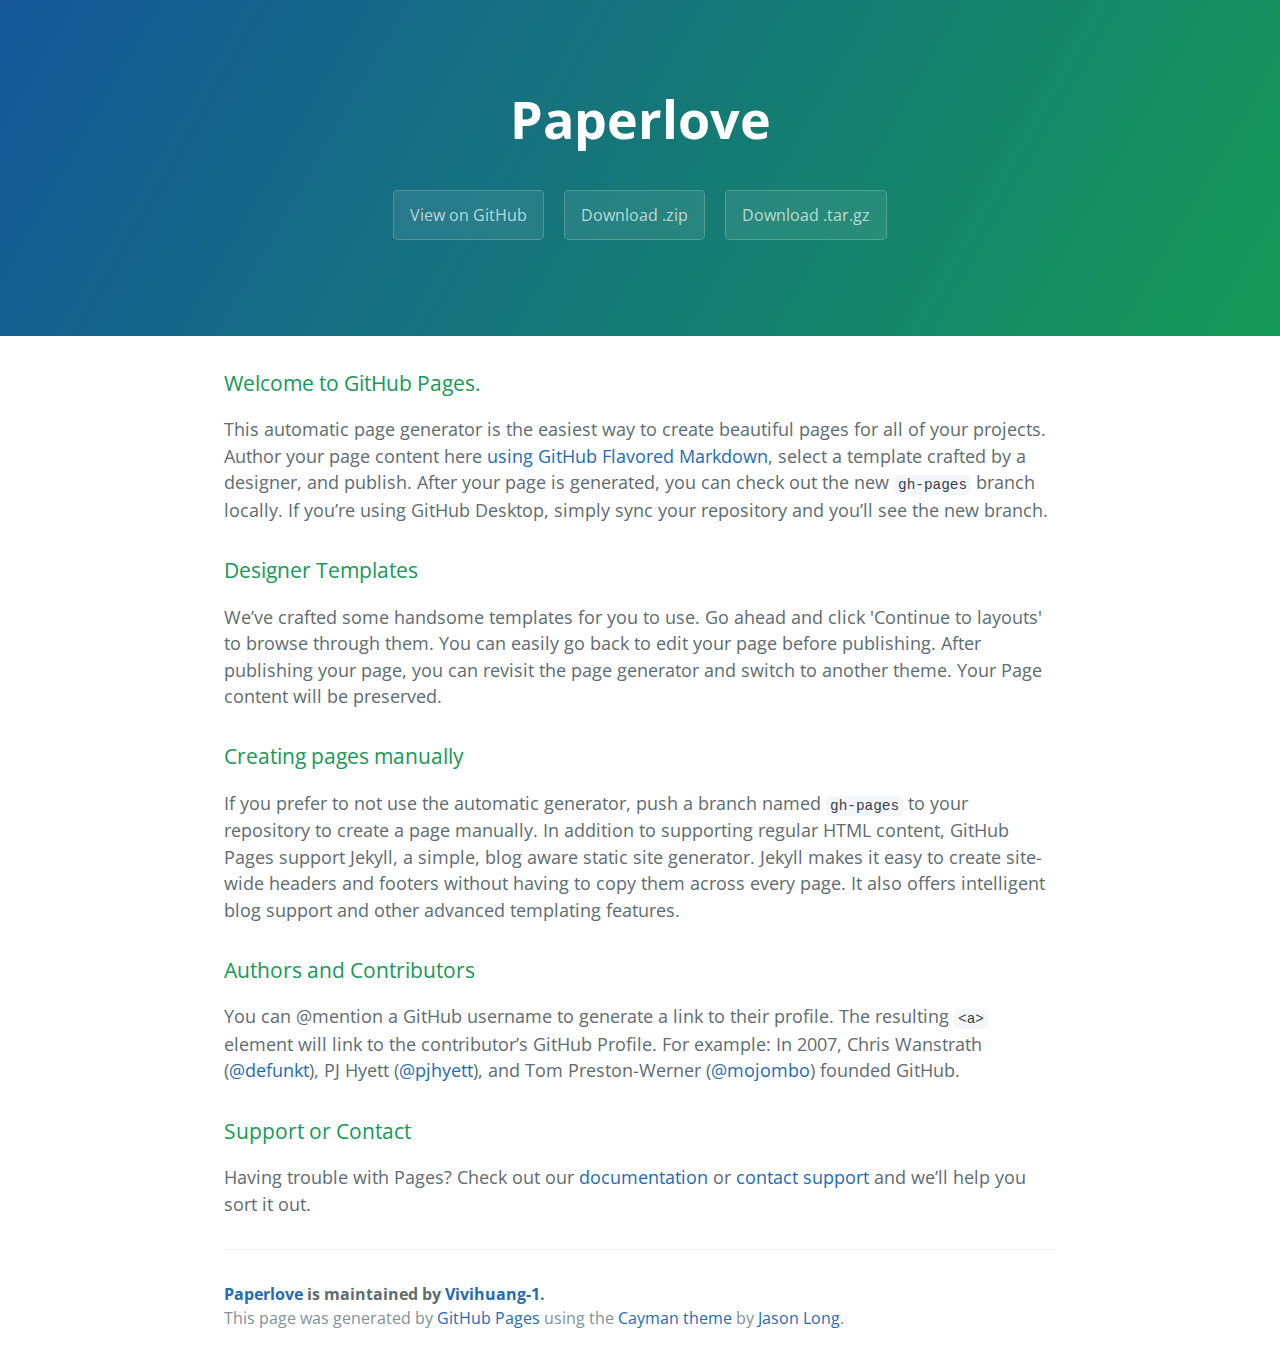
==== index.html @ 45bfbb1e "Create gh-pages branch via GitHub" ====
<!DOCTYPE html>
<html lang="en-us">
  <head>
    <meta charset="UTF-8">
    <title>Paperlove by Vivihuang-1</title>
    <meta name="viewport" content="width=device-width, initial-scale=1">
    <link rel="stylesheet" type="text/css" href="stylesheets/normalize.css" media="screen">
    <link href='https://fonts.googleapis.com/css?family=Open+Sans:400,700' rel='stylesheet' type='text/css'>
    <link rel="stylesheet" type="text/css" href="stylesheets/stylesheet.css" media="screen">
    <link rel="stylesheet" type="text/css" href="stylesheets/github-light.css" media="screen">
  </head>
  <body>
    <section class="page-header">
      <h1 class="project-name">Paperlove</h1>
      <h2 class="project-tagline"></h2>
      <a href="https://github.com/Vivihuang-1/paperlove" class="btn">View on GitHub</a>
      <a href="https://github.com/Vivihuang-1/paperlove/zipball/master" class="btn">Download .zip</a>
      <a href="https://github.com/Vivihuang-1/paperlove/tarball/master" class="btn">Download .tar.gz</a>
    </section>

    <section class="main-content">
      <h3>
<a id="welcome-to-github-pages" class="anchor" href="#welcome-to-github-pages" aria-hidden="true"><span aria-hidden="true" class="octicon octicon-link"></span></a>Welcome to GitHub Pages.</h3>
<p>This automatic page generator is the easiest way to create beautiful pages for all of your projects. Author your page content here <a href="https://guides.github.com/features/mastering-markdown/">using GitHub Flavored Markdown</a>, select a template crafted by a designer, and publish. After your page is generated, you can check out the new <code>gh-pages</code> branch locally. If you’re using GitHub Desktop, simply sync your repository and you’ll see the new branch.</p>
<h3>
<a id="designer-templates" class="anchor" href="#designer-templates" aria-hidden="true"><span aria-hidden="true" class="octicon octicon-link"></span></a>Designer Templates</h3>
<p>We’ve crafted some handsome templates for you to use. Go ahead and click 'Continue to layouts' to browse through them. You can easily go back to edit your page before publishing. After publishing your page, you can revisit the page generator and switch to another theme. Your Page content will be preserved.</p>
<h3>
<a id="creating-pages-manually" class="anchor" href="#creating-pages-manually" aria-hidden="true"><span aria-hidden="true" class="octicon octicon-link"></span></a>Creating pages manually</h3>
<p>If you prefer to not use the automatic generator, push a branch named <code>gh-pages</code> to your repository to create a page manually. In addition to supporting regular HTML content, GitHub Pages support Jekyll, a simple, blog aware static site generator. Jekyll makes it easy to create site-wide headers and footers without having to copy them across every page. It also offers intelligent blog support and other advanced templating features.</p>
<h3>
<a id="authors-and-contributors" class="anchor" href="#authors-and-contributors" aria-hidden="true"><span aria-hidden="true" class="octicon octicon-link"></span></a>Authors and Contributors</h3>
<p>You can @mention a GitHub username to generate a link to their profile. The resulting <code>&lt;a&gt;</code> element will link to the contributor’s GitHub Profile. For example: In 2007, Chris Wanstrath (<a class="user-mention" data-hovercard-type="user" data-hovercard-url="/hovercards?user_id=2" data-octo-click="hovercard-link-click" data-octo-dimensions="link_type:self" href="https://github.com/defunkt">@defunkt</a>), PJ Hyett (<a class="user-mention" data-hovercard-type="user" data-hovercard-url="/hovercards?user_id=3" data-octo-click="hovercard-link-click" data-octo-dimensions="link_type:self" href="https://github.com/pjhyett">@pjhyett</a>), and Tom Preston-Werner (<a class="user-mention" data-hovercard-type="user" data-hovercard-url="/hovercards?user_id=1" data-octo-click="hovercard-link-click" data-octo-dimensions="link_type:self" href="https://github.com/mojombo">@mojombo</a>) founded GitHub.</p>
<h3>
<a id="support-or-contact" class="anchor" href="#support-or-contact" aria-hidden="true"><span aria-hidden="true" class="octicon octicon-link"></span></a>Support or Contact</h3>
<p>Having trouble with Pages? Check out our <a href="https://help.github.com/pages">documentation</a> or <a href="https://github.com/contact">contact support</a> and we’ll help you sort it out.</p>

      <footer class="site-footer">
        <span class="site-footer-owner"><a href="https://github.com/Vivihuang-1/paperlove">Paperlove</a> is maintained by <a href="https://github.com/Vivihuang-1">Vivihuang-1</a>.</span>

        <span class="site-footer-credits">This page was generated by <a href="https://pages.github.com">GitHub Pages</a> using the <a href="https://github.com/jasonlong/cayman-theme">Cayman theme</a> by <a href="https://twitter.com/jasonlong">Jason Long</a>.</span>
      </footer>

    </section>

  
  </body>
</html>
---- stylesheets/stylesheet.css ----
* {
  box-sizing: border-box; }

body {
  padding: 0;
  margin: 0;
  font-family: "Open Sans", "Helvetica Neue", Helvetica, Arial, sans-serif;
  font-size: 16px;
  line-height: 1.5;
  color: #606c71; }

a {
  color: #1e6bb8;
  text-decoration: none; }
  a:hover {
    text-decoration: underline; }

.btn {
  display: inline-block;
  margin-bottom: 1rem;
  color: rgba(255, 255, 255, 0.7);
  background-color: rgba(255, 255, 255, 0.08);
  border-color: rgba(255, 255, 255, 0.2);
  border-style: solid;
  border-width: 1px;
  border-radius: 0.3rem;
  transition: color 0.2s, background-color 0.2s, border-color 0.2s; }
  .btn + .btn {
    margin-left: 1rem; }

.btn:hover {
  color: rgba(255, 255, 255, 0.8);
  text-decoration: none;
  background-color: rgba(255, 255, 255, 0.2);
  border-color: rgba(255, 255, 255, 0.3); }

@media screen and (min-width: 64em) {
  .btn {
    padding: 0.75rem 1rem; } }

@media screen and (min-width: 42em) and (max-width: 64em) {
  .btn {
    padding: 0.6rem 0.9rem;
    font-size: 0.9rem; } }

@media screen and (max-width: 42em) {
  .btn {
    display: block;
    width: 100%;
    padding: 0.75rem;
    font-size: 0.9rem; }
    .btn + .btn {
      margin-top: 1rem;
      margin-left: 0; } }

.page-header {
  color: #fff;
  text-align: center;
  background-color: #159957;
  background-image: linear-gradient(120deg, #155799, #159957); }

@media screen and (min-width: 64em) {
  .page-header {
    padding: 5rem 6rem; } }

@media screen and (min-width: 42em) and (max-width: 64em) {
  .page-header {
    padding: 3rem 4rem; } }

@media screen and (max-width: 42em) {
  .page-header {
    padding: 2rem 1rem; } }

.project-name {
  margin-top: 0;
  margin-bottom: 0.1rem; }

@media screen and (min-width: 64em) {
  .project-name {
    font-size: 3.25rem; } }

@media screen and (min-width: 42em) and (max-width: 64em) {
  .project-name {
    font-size: 2.25rem; } }

@media screen and (max-width: 42em) {
  .project-name {
    font-size: 1.75rem; } }

.project-tagline {
  margin-bottom: 2rem;
  font-weight: normal;
  opacity: 0.7; }

@media screen and (min-width: 64em) {
  .project-tagline {
    font-size: 1.25rem; } }

@media screen and (min-width: 42em) and (max-width: 64em) {
  .project-tagline {
    font-size: 1.15rem; } }

@media screen and (max-width: 42em) {
  .project-tagline {
    font-size: 1rem; } }

.main-content :first-child {
  margin-top: 0; }
.main-content img {
  max-width: 100%; }
.main-content h1, .main-content h2, .main-content h3, .main-content h4, .main-content h5, .main-content h6 {
  margin-top: 2rem;
  margin-bottom: 1rem;
  font-weight: normal;
  color: #159957; }
.main-content p {
  margin-bottom: 1em; }
.main-content code {
  padding: 2px 4px;
  font-family: Consolas, "Liberation Mono", Menlo, Courier, monospace;
  font-size: 0.9rem;
  color: #383e41;
  background-color: #f3f6fa;
  border-radius: 0.3rem; }
.main-content pre {
  padding: 0.8rem;
  margin-top: 0;
  margin-bottom: 1rem;
  font: 1rem Consolas, "Liberation Mono", Menlo, Courier, monospace;
  color: #567482;
  word-wrap: normal;
  background-color: #f3f6fa;
  border: solid 1px #dce6f0;
  border-radius: 0.3rem; }
  .main-content pre > code {
    padding: 0;
    margin: 0;
    font-size: 0.9rem;
    color: #567482;
    word-break: normal;
    white-space: pre;
    background: transparent;
    border: 0; }
.main-content .highlight {
  margin-bottom: 1rem; }
  .main-content .highlight pre {
    margin-bottom: 0;
    word-break: normal; }
.main-content .highlight pre, .main-content pre {
  padding: 0.8rem;
  overflow: auto;
  font-size: 0.9rem;
  line-height: 1.45;
  border-radius: 0.3rem; }
.main-content pre code, .main-content pre tt {
  display: inline;
  max-width: initial;
  padding: 0;
  margin: 0;
  overflow: initial;
  line-height: inherit;
  word-wrap: normal;
  background-color: transparent;
  border: 0; }
  .main-content pre code:before, .main-content pre code:after, .main-content pre tt:before, .main-content pre tt:after {
    content: normal; }
.main-content ul, .main-content ol {
  margin-top: 0; }
.main-content blockquote {
  padding: 0 1rem;
  margin-left: 0;
  color: #819198;
  border-left: 0.3rem solid #dce6f0; }
  .main-content blockquote > :first-child {
    margin-top: 0; }
  .main-content blockquote > :last-child {
    margin-bottom: 0; }
.main-content table {
  display: block;
  width: 100%;
  overflow: auto;
  word-break: normal;
  word-break: keep-all; }
  .main-content table th {
    font-weight: bold; }
  .main-content table th, .main-content table td {
    padding: 0.5rem 1rem;
    border: 1px solid #e9ebec; }
.main-content dl {
  padding: 0; }
  .main-content dl dt {
    padding: 0;
    margin-top: 1rem;
    font-size: 1rem;
    font-weight: bold; }
  .main-content dl dd {
    padding: 0;
    margin-bottom: 1rem; }
.main-content hr {
  height: 2px;
  padding: 0;
  margin: 1rem 0;
  background-color: #eff0f1;
  border: 0; }

@media screen and (min-width: 64em) {
  .main-content {
    max-width: 64rem;
    padding: 2rem 6rem;
    margin: 0 auto;
    font-size: 1.1rem; } }

@media screen and (min-width: 42em) and (max-width: 64em) {
  .main-content {
    padding: 2rem 4rem;
    font-size: 1.1rem; } }

@media screen and (max-width: 42em) {
  .main-content {
    padding: 2rem 1rem;
    font-size: 1rem; } }

.site-footer {
  padding-top: 2rem;
  margin-top: 2rem;
  border-top: solid 1px #eff0f1; }

.site-footer-owner {
  display: block;
  font-weight: bold; }

.site-footer-credits {
  color: #819198; }

@media screen and (min-width: 64em) {
  .site-footer {
    font-size: 1rem; } }

@media screen and (min-width: 42em) and (max-width: 64em) {
  .site-footer {
    font-size: 1rem; } }

@media screen and (max-width: 42em) {
  .site-footer {
    font-size: 0.9rem; } }
---- stylesheets/github-light.css ----
/*!
 * GitHub Light v0.4.1
 * Copyright (c) 2012 - 2017 GitHub, Inc.
 * Licensed under MIT (https://github.com/primer/github-syntax-theme-generator/blob/master/LICENSE)
 */

.pl-c /* comment, punctuation.definition.comment, string.comment */ {
  color: #6a737d;
}

.pl-c1 /* constant, entity.name.constant, variable.other.constant, variable.language, support, meta.property-name, support.constant, support.variable, meta.module-reference, markup.raw, meta.diff.header, meta.output */,
.pl-s .pl-v /* string variable */ {
  color: #005cc5;
}

.pl-e /* entity */,
.pl-en /* entity.name */ {
  color: #6f42c1;
}

.pl-smi /* variable.parameter.function, storage.modifier.package, storage.modifier.import, storage.type.java, variable.other */,
.pl-s .pl-s1 /* string source */ {
  color: #24292e;
}

.pl-ent /* entity.name.tag, markup.quote */ {
  color: #22863a;
}

.pl-k /* keyword, storage, storage.type */ {
  color: #d73a49;
}

.pl-s /* string */,
.pl-pds /* punctuation.definition.string, source.regexp, string.regexp.character-class */,
.pl-s .pl-pse .pl-s1 /* string punctuation.section.embedded source */,
.pl-sr /* string.regexp */,
.pl-sr .pl-cce /* string.regexp constant.character.escape */,
.pl-sr .pl-sre /* string.regexp source.ruby.embedded */,
.pl-sr .pl-sra /* string.regexp string.regexp.arbitrary-repitition */ {
  color: #032f62;
}

.pl-v /* variable */,
.pl-smw /* sublimelinter.mark.warning */ {
  color: #e36209;
}

.pl-bu /* invalid.broken, invalid.deprecated, invalid.unimplemented, message.error, brackethighlighter.unmatched, sublimelinter.mark.error */ {
  color: #b31d28;
}

.pl-ii /* invalid.illegal */ {
  color: #fafbfc;
  background-color: #b31d28;
}

.pl-c2 /* carriage-return */ {
  color: #fafbfc;
  background-color: #d73a49;
}

.pl-c2::before /* carriage-return */ {
  content: "^M";
}

.pl-sr .pl-cce /* string.regexp constant.character.escape */ {
  font-weight: bold;
  color: #22863a;
}

.pl-ml /* markup.list */ {
  color: #735c0f;
}

.pl-mh /* markup.heading */,
.pl-mh .pl-en /* markup.heading entity.name */,
.pl-ms /* meta.separator */ {
  font-weight: bold;
  color: #005cc5;
}

.pl-mi /* markup.italic */ {
  font-style: italic;
  color: #24292e;
}

.pl-mb /* markup.bold */ {
  font-weight: bold;
  color: #24292e;
}

.pl-md /* markup.deleted, meta.diff.header.from-file, punctuation.definition.deleted */ {
  color: #b31d28;
  background-color: #ffeef0;
}

.pl-mi1 /* markup.inserted, meta.diff.header.to-file, punctuation.definition.inserted */ {
  color: #22863a;
  background-color: #f0fff4;
}

.pl-mc /* markup.changed, punctuation.definition.changed */ {
  color: #e36209;
  background-color: #ffebda;
}

.pl-mi2 /* markup.ignored, markup.untracked */ {
  color: #f6f8fa;
  background-color: #005cc5;
}

.pl-mdr /* meta.diff.range */ {
  font-weight: bold;
  color: #6f42c1;
}

.pl-ba /* brackethighlighter.tag, brackethighlighter.curly, brackethighlighter.round, brackethighlighter.square, brackethighlighter.angle, brackethighlighter.quote */ {
  color: #586069;
}

.pl-sg /* sublimelinter.gutter-mark */ {
  color: #959da5;
}

.pl-corl /* constant.other.reference.link, string.other.link */ {
  text-decoration: underline;
  color: #032f62;
}
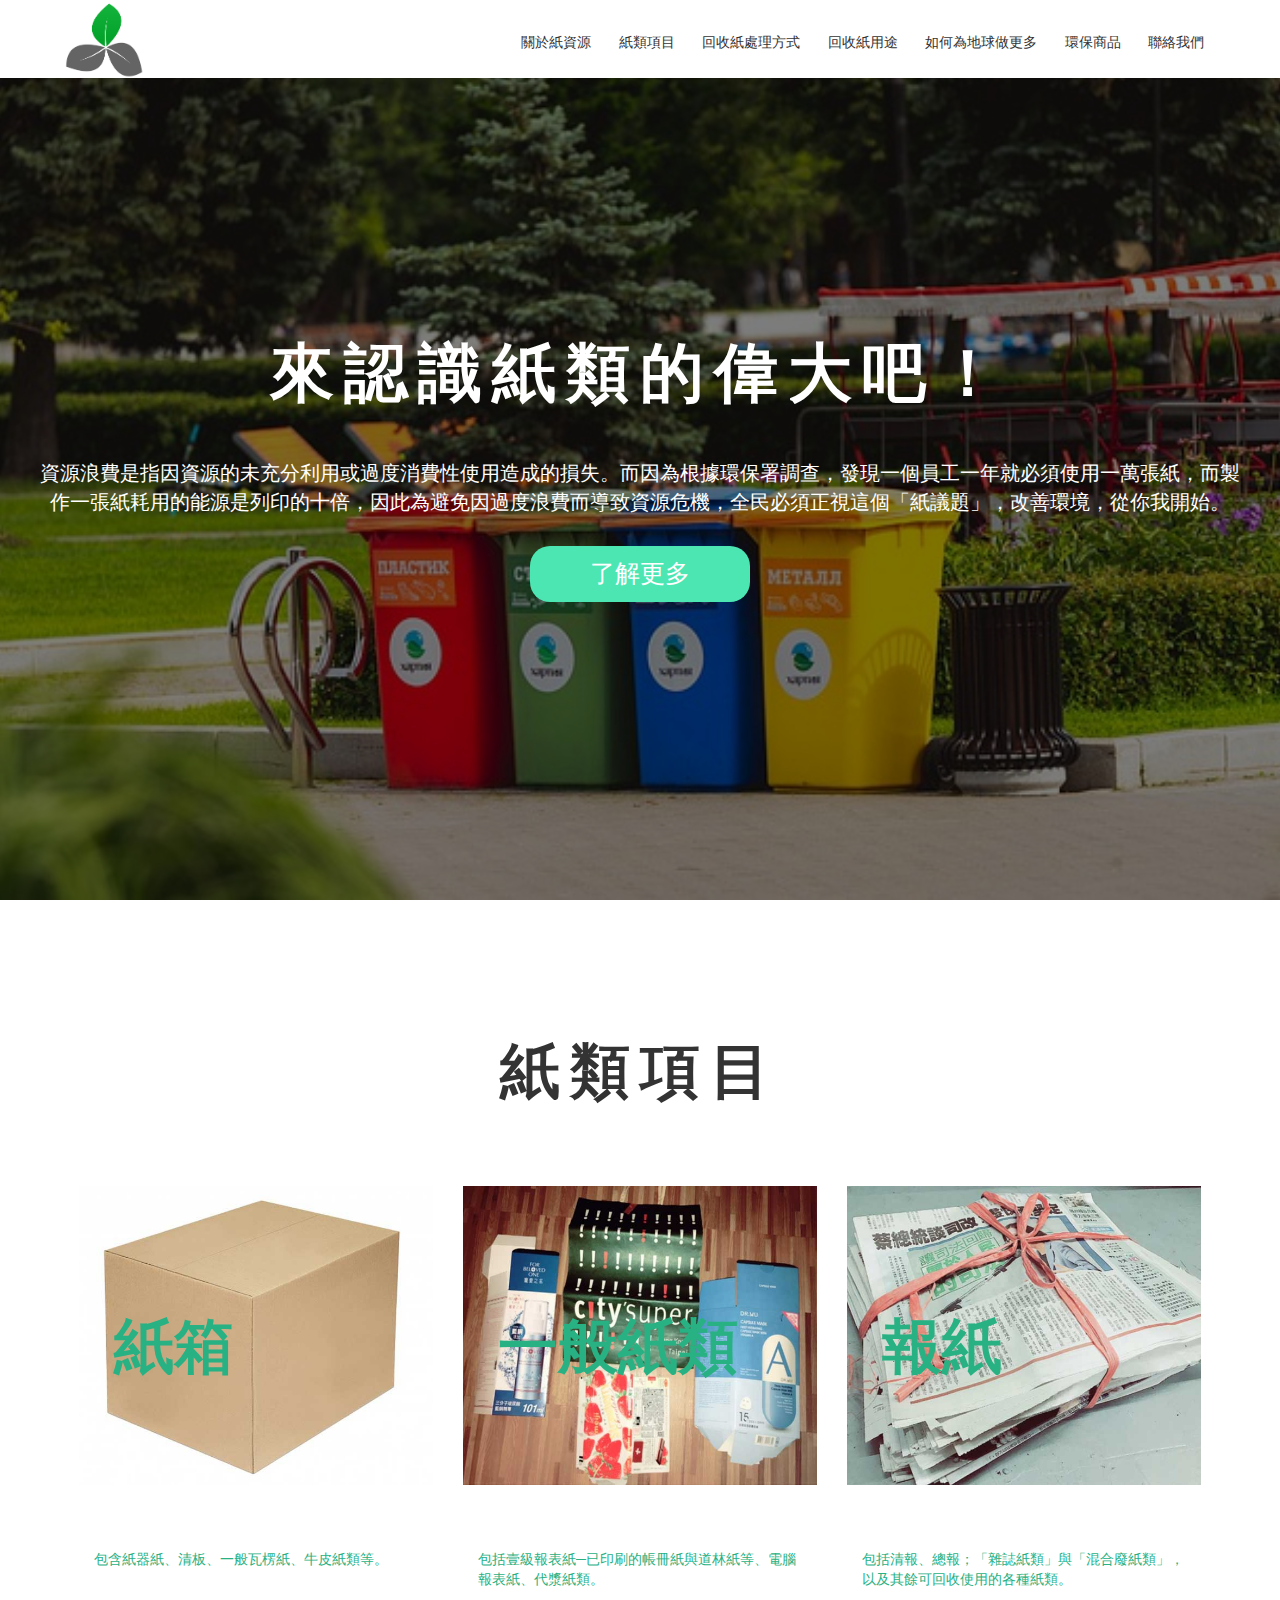
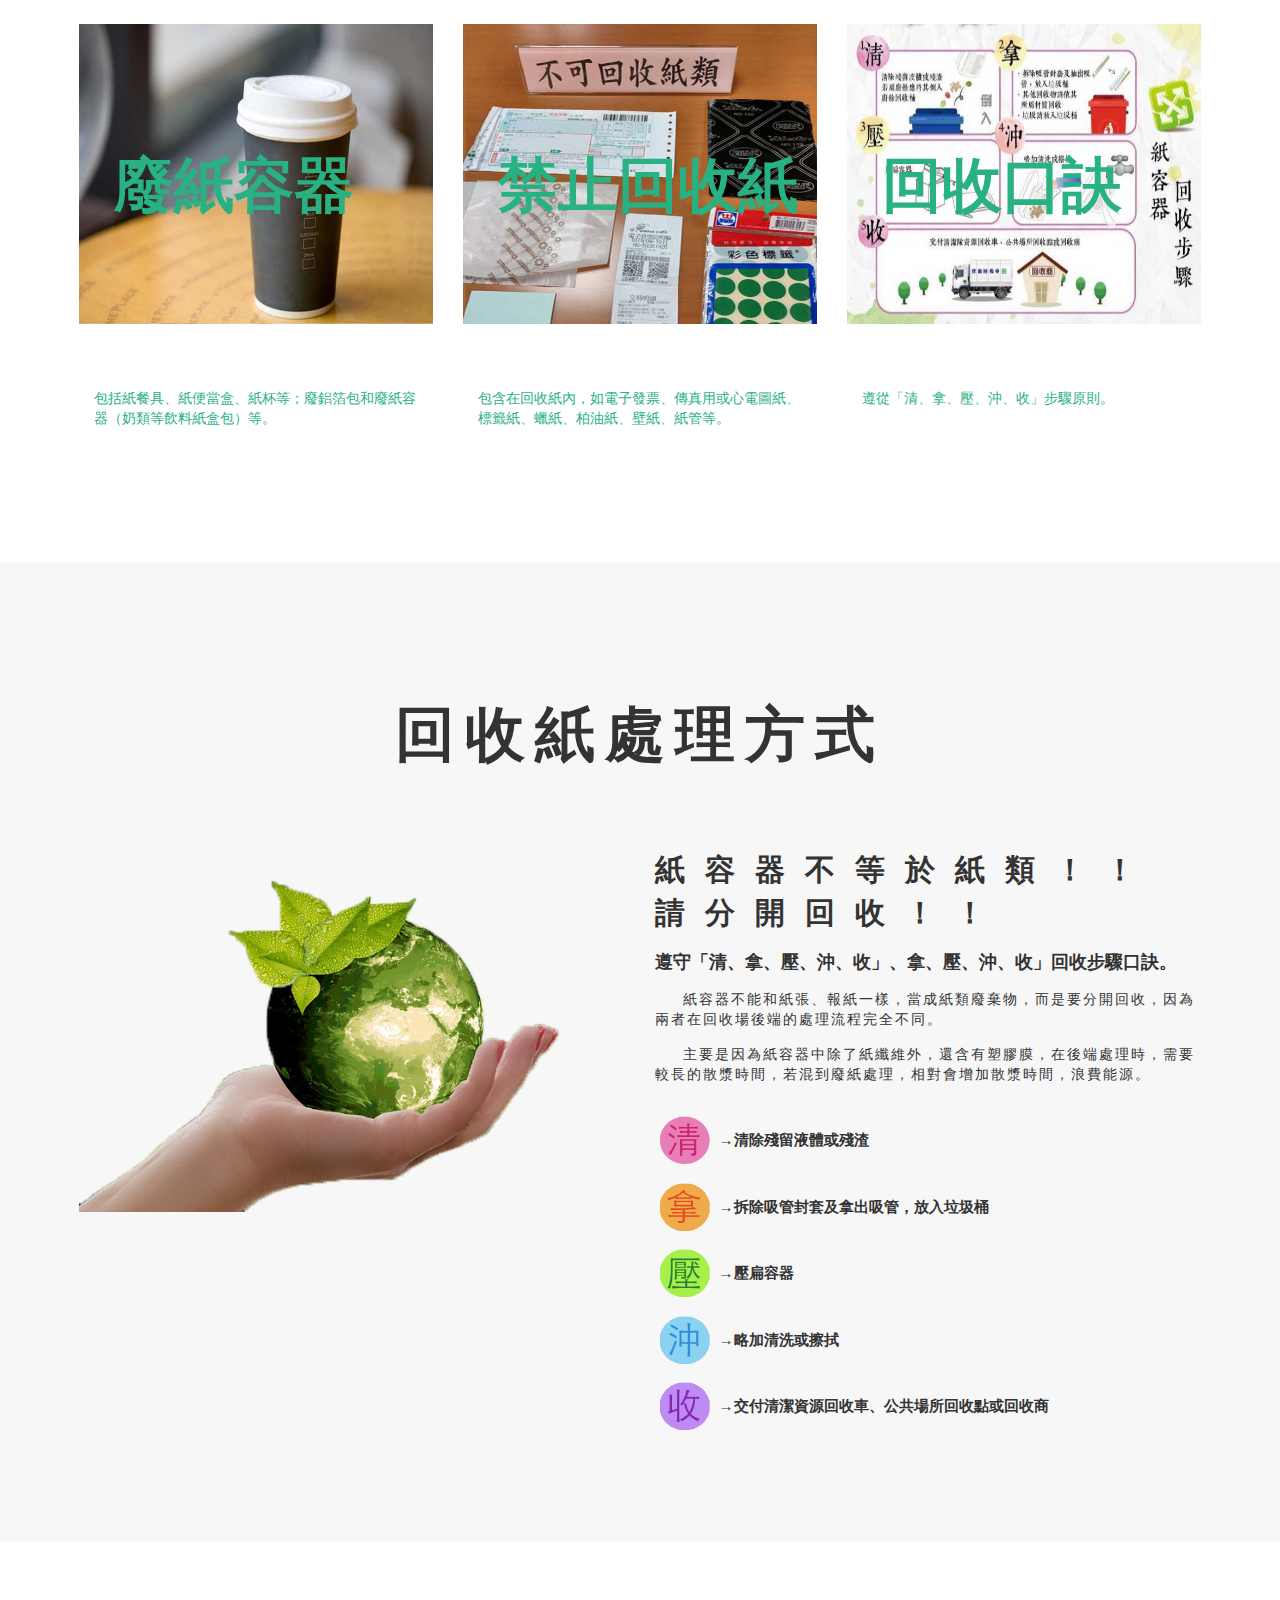
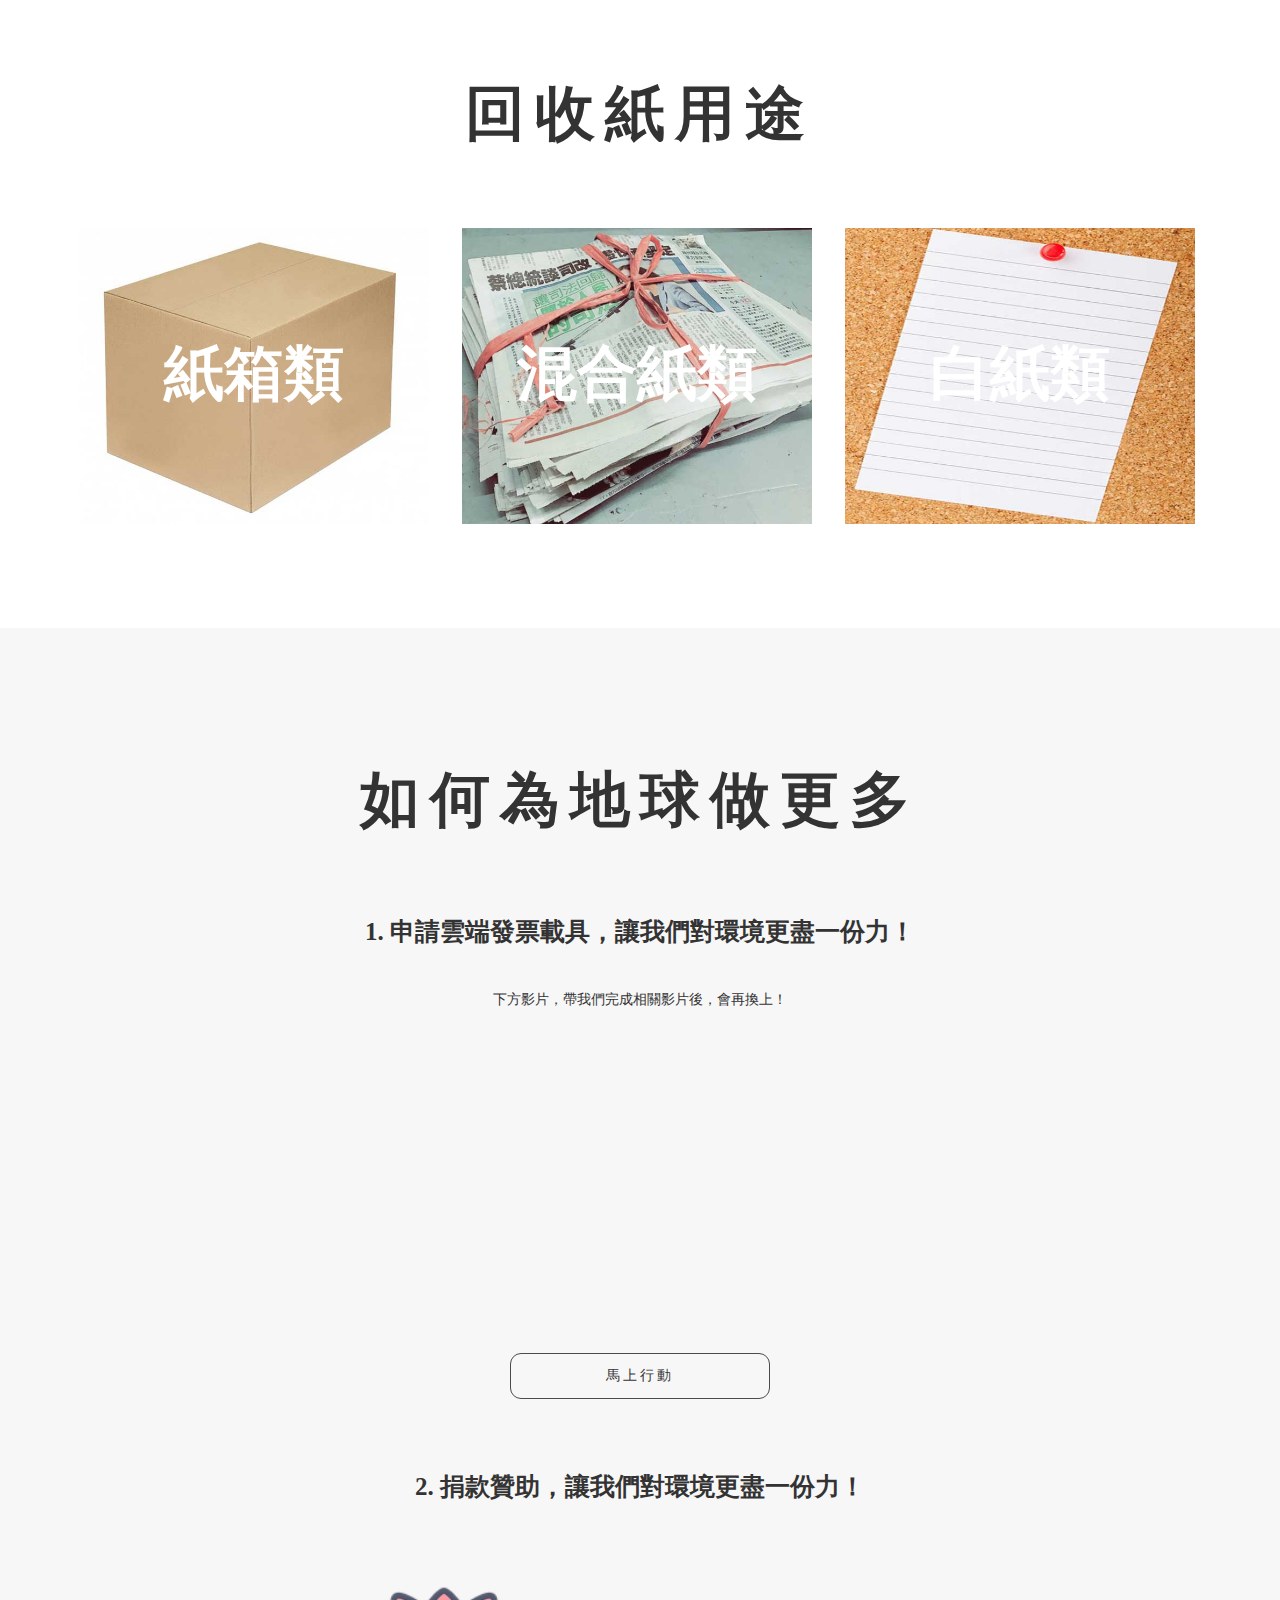
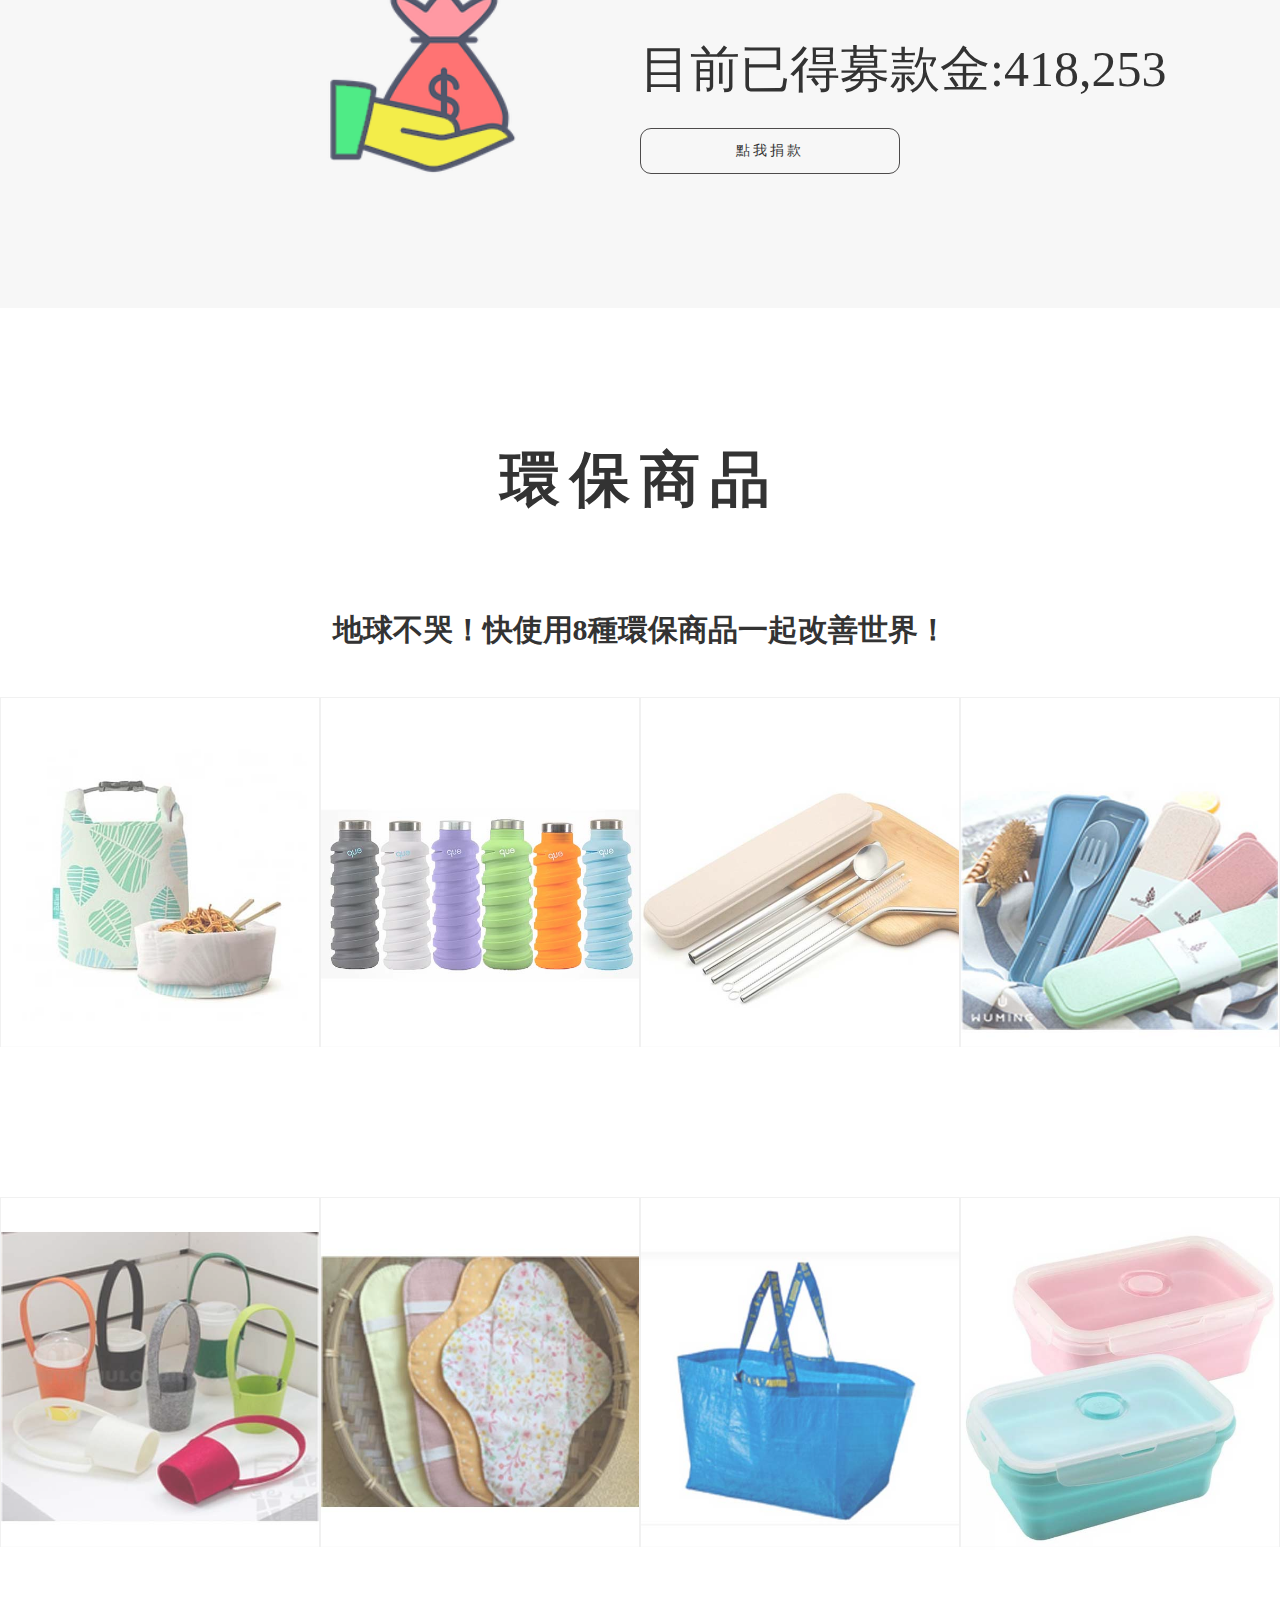
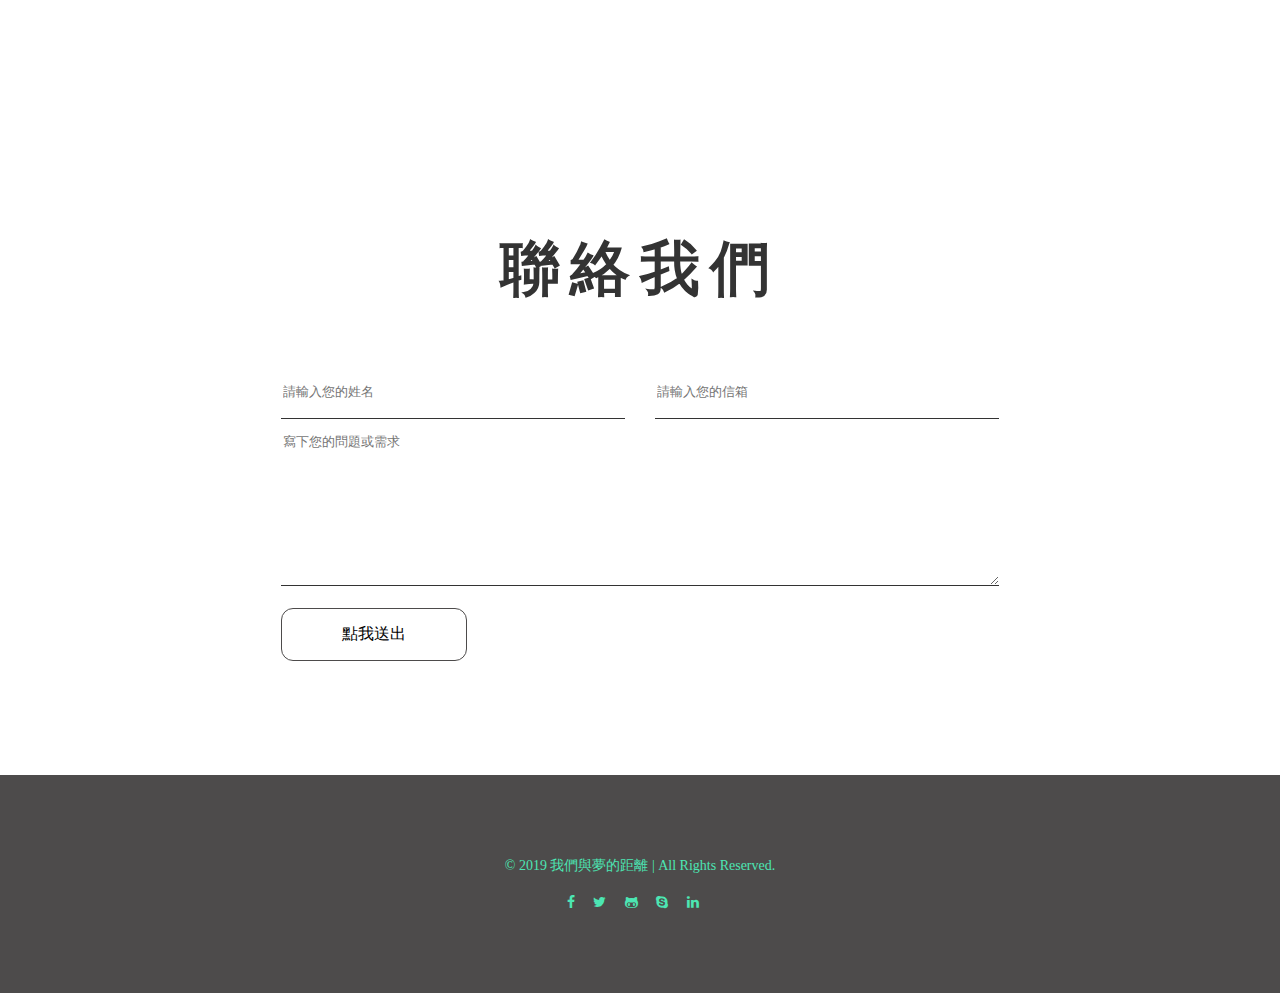
==== commit b08d6f11: "123" ====
--- a/index.html
+++ b/index.html
@@ -1,48 +1,428 @@
 <!DOCTYPE html>
-<html lang="en-us">
-  <head>
-    <meta charset="UTF-8">
-    <title>Paperlove by Vivihuang-1</title>
-    <meta name="viewport" content="width=device-width, initial-scale=1">
-    <link rel="stylesheet" type="text/css" href="stylesheets/normalize.css" media="screen">
-    <link href='https://fonts.googleapis.com/css?family=Open+Sans:400,700' rel='stylesheet' type='text/css'>
-    <link rel="stylesheet" type="text/css" href="stylesheets/stylesheet.css" media="screen">
-    <link rel="stylesheet" type="text/css" href="stylesheets/github-light.css" media="screen">
-  </head>
-  <body>
-    <section class="page-header">
-      <h1 class="project-name">Paperlove</h1>
-      <h2 class="project-tagline"></h2>
-      <a href="https://github.com/Vivihuang-1/paperlove" class="btn">View on GitHub</a>
-      <a href="https://github.com/Vivihuang-1/paperlove/zipball/master" class="btn">Download .zip</a>
-      <a href="https://github.com/Vivihuang-1/paperlove/tarball/master" class="btn">Download .tar.gz</a>
-    </section>
-
-    <section class="main-content">
-      <h3>
-<a id="welcome-to-github-pages" class="anchor" href="#welcome-to-github-pages" aria-hidden="true"><span aria-hidden="true" class="octicon octicon-link"></span></a>Welcome to GitHub Pages.</h3>
-<p>This automatic page generator is the easiest way to create beautiful pages for all of your projects. Author your page content here <a href="https://guides.github.com/features/mastering-markdown/">using GitHub Flavored Markdown</a>, select a template crafted by a designer, and publish. After your page is generated, you can check out the new <code>gh-pages</code> branch locally. If you’re using GitHub Desktop, simply sync your repository and you’ll see the new branch.</p>
-<h3>
-<a id="designer-templates" class="anchor" href="#designer-templates" aria-hidden="true"><span aria-hidden="true" class="octicon octicon-link"></span></a>Designer Templates</h3>
-<p>We’ve crafted some handsome templates for you to use. Go ahead and click 'Continue to layouts' to browse through them. You can easily go back to edit your page before publishing. After publishing your page, you can revisit the page generator and switch to another theme. Your Page content will be preserved.</p>
-<h3>
-<a id="creating-pages-manually" class="anchor" href="#creating-pages-manually" aria-hidden="true"><span aria-hidden="true" class="octicon octicon-link"></span></a>Creating pages manually</h3>
-<p>If you prefer to not use the automatic generator, push a branch named <code>gh-pages</code> to your repository to create a page manually. In addition to supporting regular HTML content, GitHub Pages support Jekyll, a simple, blog aware static site generator. Jekyll makes it easy to create site-wide headers and footers without having to copy them across every page. It also offers intelligent blog support and other advanced templating features.</p>
-<h3>
-<a id="authors-and-contributors" class="anchor" href="#authors-and-contributors" aria-hidden="true"><span aria-hidden="true" class="octicon octicon-link"></span></a>Authors and Contributors</h3>
-<p>You can @mention a GitHub username to generate a link to their profile. The resulting <code>&lt;a&gt;</code> element will link to the contributor’s GitHub Profile. For example: In 2007, Chris Wanstrath (<a class="user-mention" data-hovercard-type="user" data-hovercard-url="/hovercards?user_id=2" data-octo-click="hovercard-link-click" data-octo-dimensions="link_type:self" href="https://github.com/defunkt">@defunkt</a>), PJ Hyett (<a class="user-mention" data-hovercard-type="user" data-hovercard-url="/hovercards?user_id=3" data-octo-click="hovercard-link-click" data-octo-dimensions="link_type:self" href="https://github.com/pjhyett">@pjhyett</a>), and Tom Preston-Werner (<a class="user-mention" data-hovercard-type="user" data-hovercard-url="/hovercards?user_id=1" data-octo-click="hovercard-link-click" data-octo-dimensions="link_type:self" href="https://github.com/mojombo">@mojombo</a>) founded GitHub.</p>
-<h3>
-<a id="support-or-contact" class="anchor" href="#support-or-contact" aria-hidden="true"><span aria-hidden="true" class="octicon octicon-link"></span></a>Support or Contact</h3>
-<p>Having trouble with Pages? Check out our <a href="https://help.github.com/pages">documentation</a> or <a href="https://github.com/contact">contact support</a> and we’ll help you sort it out.</p>
-
-      <footer class="site-footer">
-        <span class="site-footer-owner"><a href="https://github.com/Vivihuang-1/paperlove">Paperlove</a> is maintained by <a href="https://github.com/Vivihuang-1">Vivihuang-1</a>.</span>
-
-        <span class="site-footer-credits">This page was generated by <a href="https://pages.github.com">GitHub Pages</a> using the <a href="https://github.com/jasonlong/cayman-theme">Cayman theme</a> by <a href="https://twitter.com/jasonlong">Jason Long</a>.</span>
-      </footer>
-
-    </section>
-
-  
-  </body>
-</html>
+<html lang="en">
+
+<head>
+  <meta charset="UTF-8">
+  <meta name="viewport" content="width=device-width, initial-scale=1.0">
+  <meta http-equiv="X-UA-Compatible" content="ie=edge">
+  <link rel="stylesheet" href="css/font-awesome.min.css">
+  <link rel="stylesheet" href="css/style.css">
+  <script src='js/3.4.1-jquery.js'></script>
+  <script src="js/number.js"></script>
+  <title>不紙有你，搶救地球！</title>
+</head>
+
+<body>
+  <header id="header">
+    <div class="container">
+      <div id="logo">
+        <a href="">
+          <img src="images/logo.png" alt="logo">
+        </a>
+      </div>
+      <div class="nav">
+        <ul>
+          <li><a href="#paper-resourcing">關於紙資源</a></li>
+          <li><a href="#paper-projects">紙類項目</a></li>
+          <li><a href="#process">回收紙處理方式</a></li>
+          <li><a href="#paper-usings">回收紙用途</a></li>
+          <li><a href="#to-do-more">如何為地球做更多</a></li>
+          <li><a href="#recycle-products">環保商品</a></li>
+          <li><a href="#contact-us">聯絡我們</a></li>
+        </ul>
+      </div>
+    </div>
+  </header>
+  <!---------------- 關於紙資源 --------------------------->
+  <section class="bigpic" id="paper-resourcing">
+    <div class="overlay"></div>
+    <div class="container_table">
+      <div class="container_table_cell">
+        <h2>來認識紙類的偉大吧！</h2>
+        <p>
+          資源浪費是指因資源的未充分利用或過度消費性使用造成的損失。而因為根據環保署調查，發現一個員工一年就必須使用一萬張紙，而製作一張紙耗用的能源是列印的十倍，因此為避免因過度浪費而導致資源危機，全民必須正視這個「紙議題」，改善環境，從你我開始。
+        </p>
+        <a href="">了解更多</a>
+      </div>
+    </div>
+  </section>
+  <!---------------- 紙類項目 --------------------------->
+  <section class="six-work" id="paper-projects">
+    <div class="container">
+      <h2>紙類項目</h2>
+      <div class="sixwork-items clearfix">
+        <div class="col-work">
+          <a href="images/paperbox.jpg">
+            <img src="images/paperbox.jpg" alt="paperbox">
+            <h3>紙箱</h3>
+            <p>
+              包含紙器紙、清板、一般瓦楞紙、牛皮紙類等。
+            </p>
+          </a>
+        </div>
+
+        <div class="col-work">
+          <a href="images/normal-paper.jpg">
+            <img src="images/normal-paper.jpg" alt="normal-paper">
+            <h3>一般紙類</h3>
+            <p>
+              包括壹級報表紙─已印刷的帳冊紙與道林紙等、電腦報表紙、代漿紙類。
+            </p>
+          </a>
+          </a>
+        </div>
+
+        <div class="col-work">
+          <a href="images/newspaper.jpg">
+            <img src="images/newspaper.jpg" alt="newspaper">
+            <h3>報紙</h3>
+            <p>
+              包括清報、總報；「雜誌紙類」與「混合廢紙類」，以及其餘可回收使用的各種紙類。
+            </p>
+          </a>
+          </a>
+        </div>
+
+        <div class="col-work">
+          <a href="images/papercup.jpg">
+            <img src="images/papercup.jpg" alt="papercup">
+            <h3>廢紙容器</h3>
+            <p>
+              包括紙餐具、紙便當盒、紙杯等；廢鋁箔包和廢紙容器（奶類等飲料紙盒包）等。
+            </p>
+          </a>
+          </a>
+        </div>
+
+        <div class="col-work">
+          <a href="images/no-recycle-paper.jpg">
+            <img src="images/no-recycle-paper.jpg" alt="no-recycle-paper">
+            <h3>禁止回收紙</h3>
+            <p>
+              包含在回收紙內，如電子發票、傳真用或心電圖紙、標籤紙、蠟紙、柏油紙、壁紙、紙管等。
+            </p>
+          </a>
+          </a>
+        </div>
+
+        <div class="col-work">
+          <a href="images/recycle-tip.jpg">
+            <img src="images/recycle-tip.jpg" alt="recycle-tip">
+            <h3>回收口訣</h3>
+            <p>
+              遵從「清、拿、壓、沖、收」步驟原則。
+            </p>
+          </a>
+          </a>
+        </div>
+      </div>
+  </section>
+  <!---------------- 回收紙處理方式 --------------------------->
+  <section class="paper-process clearfix" id="process">
+    <div class="container">
+      <h2>回收紙處理方式</h2>
+      <div class="summary">
+        <div class="col-left">
+          <div class="globe-pic">
+            <img src="images/globe.png" alt="globe">
+          </div>
+        </div>
+        <div class="col-right">
+          <div class="process-intro">
+            <h3>紙容器不等於紙類！！請分開回收！！</h3>
+            <h4>遵守「清、拿、壓、沖、收」、拿、壓、沖、收」回收步驟口訣。</h4>
+            <p>
+              紙容器不能和紙張、報紙一樣，當成紙類廢棄物，而是要分開回收，因為兩者在回收場後端的處理流程完全不同。
+            </p>
+            <p>
+              主要是因為紙容器中除了紙纖維外，還含有塑膠膜，在後端處理時，需要較長的散漿時間，若混到廢紙處理，相對會增加散漿時間，浪費能源。
+            </p>
+          </div>
+          <div class="tip">
+            <ul>
+              <li>
+                <img src="images/clean.png" alt="clean">
+                <h5>→清除殘留液體或殘渣</h5>
+              </li>
+              <li>
+                <img src="images/take.png" alt="take">
+                <h5>→拆除吸管封套及拿出吸管，放入垃圾桶</h5>
+              </li>
+              <li>
+                <img src="images/press.png" alt="press">
+                <h5>→壓扁容器</h5>
+              </li>
+              <li>
+                <img src="images/shower.png" alt="shower">
+                <h5>→略加清洗或擦拭</h5>
+              </li>
+              <li>
+                <img src="images/takeback.png" alt="take-back">
+                <h5>→交付清潔資源回收車、公共場所回收點或回收商</h5>
+              </li>
+            </ul>
+          </div>
+        </div>
+      </div>
+    </div>
+  </section>
+  <!---------------- 回收紙用途 --------------------------->
+  <section class="usings" id="paper-usings">
+    <div class="container">
+      <h2>回收紙用途</h2>
+      <div class="using-items clearfix">
+        <div class="outer-box">
+          <div class="slider-box">
+            <div class="inner-box left-box">
+              <img src="images/paperbox.jpg" alt="paperbox">
+              <h3>紙箱類</h3>
+            </div>
+            <div class="inner-box right-box">
+              <a href="#">
+                <img src="images/industry-paper.jpg" alt="industry-paper">
+                <h3>製成工業用紙</h3>
+              </a>
+            </div>
+          </div>
+        </div>
+        <div class="outer-box">
+          <div class="slider-box">
+            <div class="inner-box left-box">
+              <img src="images/newspaper.jpg" alt="newspaper">
+              <h3>混合紙類</h3>
+            </div>
+            <div class="inner-box right-box">
+              <img src="images/paperban.jpg" alt="paperban">
+              <a href="#">
+                <h3>製成文化用紙、紙板</h3>
+              </a>
+            </div>
+          </div>
+        </div>
+        <div class="outer-box">
+          <div class="slider-box">
+            <div class="inner-box left-box">
+              <img src="images/white-paper.jpg" alt="white-paper">
+              <h3>白紙類</h3>
+            </div>
+            <div class="inner-box right-box">
+              <img src="images/tissue.jpg" alt="tissue">
+              <a href="#">
+                <h3>製成文化用紙、廁衛用紙</h3>
+              </a>
+            </div>
+          </div>
+        </div>
+      </div>
+  </section>
+  <!---------------- 如何為地球做更多 --------------------------->
+  <section class="do-more" id="to-do-more">
+    <div class="container">
+      <h2>如何為地球做更多</h2>
+      <div class="more-inner">
+        <h3>1. 申請雲端發票載具，讓我們對環境更盡一份力！</h3>
+        <p>下方影片，帶我們完成相關影片後，會再換上！</p>
+        <iframe width="560" height="315" src="https://www.youtube.com/embed/MZwfE7XKVuc" frameborder="0"
+          allow="accelerometer; autoplay; encrypted-media; gyroscope; picture-in-picture" allowfullscreen></iframe>
+        <a href="https://www.einvoice.nat.gov.tw/APCONSUMER/BTC501W/">馬上行動</a>
+      </div>
+      <!--客戶數下列三行刪掉就不會有動畫僅有數字跳動 -->
+      <div class="number clearfix">
+        <h3>2. 捐款贊助，讓我們對環境更盡一份力！</h3>
+        <div class="col-left-number">
+          <img src="images/money.png" alt="money">
+        </div>
+        <div class="col-right-number">
+          <p>目前已得募款金:<span id="pageLoad">0</span></p>
+          <a href="#">點我捐款</a>
+        </div>
+      </div>
+  </section>
+
+  <!---------------- 環保商品 --------------------------->
+  <section class="products" id="recycle-products">
+    <h2>環保商品</h2>
+    <h4>地球不哭！快使用8種環保商品一起改善世界！</h4>
+    <div class="product-items clearfix">
+      <div class="product-flip-card">
+        <div class="flip-card-inner">
+          <div class="flip-card-front">
+            <a><img src="images/foodbag.jpg" alt="foodbag"></a>
+          </div>
+          <div class="flip-card-back">
+            <img src="images/foodbag.jpg" alt="foodbag">
+            <a href="#" class="product-content">
+              <h6>環保食物袋</h6><br>
+              <p>
+                可以直接接觸食物，不管是自己帶便當，還是請店家裝食，都可以有效減少一次性塑膠用品的使用。
+              </p>
+            </a>
+            <a href="#" class="product-botton">點我購買</a>
+          </div>
+        </div>
+      </div>
+      <div class="product-flip-card">
+        <div class="flip-card-inner">
+          <div class="flip-card-front">
+            <a><img src="images/bottle.jpg" alt="bottle"></a>
+          </div>
+          <div class="flip-card-back">
+            <img src="images/bottle.jpg" alt="bottle">
+            <a href="#" class="product-content">
+              <h6>環保伸縮水瓶</h6><br>
+              <p>
+                只要輕輕一壓，體積立刻縮小一半，為包包節省了不少空間。就算不小心摔在地上，也不容易破掉或漏水。
+              </p>
+            </a>
+            <a href="#" class="product-botton">點我購買</a>
+          </div>
+        </div>
+      </div>
+      <div class="product-flip-card">
+        <div class="flip-card-inner">
+          <div class="flip-card-front">
+            <a><img src="images/strew.jpg" alt="strew"></a>
+          </div>
+          <div class="flip-card-back">
+            <img src="images/strew.jpg" alt="strew">
+            <a href="#" class="product-content">
+              <h6>環保吸管</h6><br>
+              <p>
+                生活中的塑膠吸管，成為海洋生物的生存威脅，為了減少吸管數量，讓我們一起使用環保吸管吧！
+              </p>
+            </a>
+            <a href="#" class="product-botton">點我購買</a>
+          </div>
+        </div>
+      </div>
+      <div class="product-flip-card">
+        <div class="flip-card-inner">
+          <div class="flip-card-front">
+            <a><img src="images/dinning-tools.jpg" alt="dinning-tools"></a>
+          </div>
+          <div class="flip-card-back">
+            <img src="images/dinning-tools.jpg" alt="dinning-tools">
+            <a href="#" class="product-content">
+              <h6>環保餐具</h6><br>
+              <p>
+                環保小麥材質，保衛地球、更具健康！熱壓塑型、天然原色，餐具一應俱全，小盒裝方便攜帶，外出用餐更安心！
+              </p>
+            </a>
+            <a href="#" class="product-botton">點我購買</a>
+          </div>
+        </div>
+      </div>
+      <div class="product-flip-card">
+        <div class="flip-card-inner">
+          <div class="flip-card-front">
+            <a><img src="images/cupbag.jpg" alt="cupbag"></a>
+          </div>
+          <div class="flip-card-back">
+            <img src="images/cupbag.jpg" alt="cupbag">
+            <a href="#" class="product-content">
+              <h6>環保杯套</h6><br>
+              <p>
+                有了飲料提袋後，買飲料再也不用擔心飲料打翻的問題！
+              </p>
+            </a>
+            <a href="#" class="product-botton">點我購買</a>
+          </div>
+        </div>
+      </div>
+      <div class="product-flip-card">
+        <div class="flip-card-inner">
+          <div class="flip-card-front">
+            <a><img src="images/mc-items.jpg" alt="mc-items"></a>
+          </div>
+          <div class="flip-card-back">
+            <img src="images/mc-items.jpg" alt="mc-items">
+            <a href="#" class="product-content">
+              <h6>布衛生棉</h6><br>
+              <p>
+                布棉棉是非常神奇的東西，不只是協助女人減少環境垃圾，更帶給女人們對身體更進一步的認識和信任。
+              </p>
+            </a>
+            <a href="#" class="product-botton">點我購買</a>
+          </div>
+        </div>
+      </div>
+      <div class="product-flip-card">
+        <div class="flip-card-inner">
+          <div class="flip-card-front">
+            <a><img src="images/bag.jpg" alt="bag"></a>
+          </div>
+          <div class="flip-card-back">
+            <img src="images/bag.jpg" alt="bag">
+            <a href="#" class="product-content">
+              <h6>環保購物袋</h6><br>
+              <p>
+                現在在超商或超市塑膠袋要付錢加購，因此自備環保購物袋儼然成為「全民習慣」！快來挑選既耐用又可以重複使用的環保袋吧！
+              </p>
+            </a>
+            <a href="#" class="product-botton">點我購買</a>
+          </div>
+        </div>
+      </div>
+      <div class="product-flip-card">
+        <div class="flip-card-inner">
+          <div class="flip-card-front">
+            <a><img src="images/bowl.jpg" alt="bowl"></a>
+          </div>
+          <div class="flip-card-back">
+            <img src="images/bowl.jpg" alt="bowl">
+            <a href="#" class="product-content">
+              <h6>環保餐盒</h6><br>
+              <p>
+                除了環保餐具之外，「環保餐盒」也成為必備的東西了！此款餐盒兼具外形設計、實用度、收納方便度等功能，絕對是入門首選！
+              </p>
+            </a>
+            <a href="#" class="product-botton">點我購買</a>
+          </div>
+        </div>
+      </div>
+    </div>
+  </section>
+  <!---------------- 聯絡我們 --------------------------->
+  <section class="contact" id="contact-us">
+    <div class="container">
+      <h2>聯絡我們</h2>
+      <div class="contact-form">
+        <form action="">
+          <div class="form-input">
+            <input type="text" name="name" class="form-style" placeholder="請輸入您的姓名" required>
+          </div>
+          <div class="form-input">
+            <input type="email" name="email" class="form-style" placeholder="請輸入您的信箱" required>
+          </div>
+          <div class="form-input">
+            <textarea name="textarea" id="message" cols="30" rows="10" placeholder="寫下您的問題或需求" required></textarea>
+          </div>
+          <div class="form-submit">
+            <input type="submit" name="submit" value="點我送出">
+          </div>
+        </form>
+      </div>
+    </div>
+  </section>
+  <!---------------- footer --------------------------->
+  <footer id="footer">
+    <div class="container">
+      <div class="footer-content">
+        <p>&copy; 2019 我們與夢的距離 | All Rights Reserved.</p>
+        <div class="footer-social-icon">
+          <ul>
+            <li>
+              <a href=""><i class="fa fa-facebook" aria-hidden="true"></i></a>
+              <a href=""><i class="fa fa-twitter" aria-hidden="true"></i></a>
+              <a href=""><i class="fa fa-github-alt" aria-hidden="true"></i></a>
+              <a href=""><i class="fa fa-skype" aria-hidden="true"></i></a>
+              <a href=""><i class="fa fa-linkedin" aria-hidden="true"></i></a>
+            </li>
+          </ul>
+        </div>
+      </div>
+    </div>
+  </footer>
+</body>
+
+</html>--- a/css/style.css
+++ b/css/style.css
@@ -0,0 +1,507 @@
+html, body {
+  width: 100%;
+  height: 100%;
+}
+
+body {
+  padding: 0px;
+  margin: 0px;
+  font-size: 14px;
+  line-height: 1.42857143;
+  color: #333;
+  background-color: #fff;
+}
+
+* {
+  box-sizing: border-box;
+}
+
+h1, h2, h3, h4, h5, h6, p {
+  margin: 0px;
+  padding: 0px;
+}
+
+ul, ol {
+  list-style: none;
+  margin: 0px;
+  padding: 0px;
+}
+
+a, a:hover, a:focus {
+  margin: 0px;
+  padding: 0px;
+  text-decoration: none;
+}
+
+img {
+  width: 100%;
+  height: auto;
+  display: block;
+}
+.clearfix::after{
+  content: '';
+  display: table;
+  clear: both;
+}
+.container {
+  width: 90%;
+  max-width: 1220px;
+  margin: 0 auto;
+  position: relative;
+}
+section{
+  padding: 100px 0;
+}
+h2{
+  padding-top: 30px;
+  margin-bottom: 70px;
+  text-align: center;
+  font-size: 60px;
+  letter-spacing: 10px;
+}
+/* ----------01.header------------------*/
+header {
+  position: fixed;
+  width: 100%;
+  left: 0;
+  right: 0;
+  background-color: #ffffff;
+  z-index: 100;
+}
+#logo{
+  float: left;
+}
+#logo a img{
+  width: 80px;
+}
+.nav {
+  float: right;
+}
+
+.nav li {
+  display: inline-block;
+}
+
+.nav li a {
+  color: #333;;
+  display: block;
+  padding: 20px 12px;
+  line-height: 25px;
+  margin-top: 10px;
+}
+.nav li a:hover{
+  color: rgb(76, 230, 179);
+  position: relative;
+  top: -5px;
+  box-shadow: 0 5px 10px #333;
+  border-radius: 20px;
+  background-color: rgb(77, 75, 75);
+  -webkit-transition: .2s linear;
+  -moz-transition: .2s linear;
+  -ms-transition: .2s linear;
+  -o-transition: .2s linear;
+  transition: .2s linear;
+}
+/* ----------02.關於紙資源------------------*/
+.bigpic{
+  background-image: url(../images/bigpic.jpg);
+  background-size: cover;
+  background-position: center;
+  background-repeat: no-repeat;
+  width: 100%;
+  height: 100%;
+  position: relative;
+}
+.container_table {
+  display: table;
+  width: 100%;
+  height: 100%;
+  position: relative;
+}
+.container_table_cell {
+  display: table-cell;
+  text-align: center;
+  vertical-align: middle;
+}
+.container_table_cell h2 {
+  color: #fff;
+  font-size: 64px;
+  margin-bottom: 30px;
+}
+.container_table_cell p{
+  color: #fff;
+  font-size: 20px;
+  display: block;
+  padding: 10px 35px;
+}
+.container_table_cell a{
+  display: inline-block;
+  color: #fff;
+  background-color: rgb(76, 230, 179);
+  
+  padding: 10px 60px;
+  font-size: 25px;
+  border-radius: 20px;
+  margin-top: 20px; 
+}
+.container_table_cell a:hover{
+  position: relative;
+  top: -5px;
+  box-shadow: 0 5px 10px #333;
+  border-radius: 20px;
+  color: rgb(76, 230, 179);
+  background-color: #333;
+  -webkit-transition: .2s linear;
+  -moz-transition: .2s linear;
+  -ms-transition: .2s linear;
+  -o-transition: .2s linear;
+  transition: .2s linear;
+}
+.overlay{
+  background: rgba(0, 0, 0, 0.5);
+  position: absolute;
+  left: 0;
+  top: 0;
+  width: 100%;
+  height: 100%;
+}
+/* ----------03.紙類項目------------------*/
+.col-work {
+  float: left;
+  width: 33.3333333333%;
+  padding: 0 15px;
+}
+.col-work a {
+  display: block;
+  margin-bottom: 14px;
+  position: relative;
+  top: 0;
+  left: 0;
+  -webkit-transition: .2s linear;
+  -moz-transition: .2s linear;
+  -ms-transition: .2s linear;
+  -o-transition: .2s linear;
+  transition: .2s linear;
+}
+.col-work a:hover{
+  box-shadow: 0 16px 22px 0 rgba(90, 91, 95, 0.3);
+  top: -5px;
+}
+.col-work a h3{
+  display: inline-block;
+  font-size: 60px;
+  color: rgb(40, 177, 131);
+  position: relative;
+  top: -180px;
+  left: 35px;;
+}
+.col-work a p{
+  display: inline-block;
+  padding: 0 15px;
+  color: rgb(40, 177, 131);
+  position: relative;
+  top: -20px;
+}
+/* ----------04.回收紙處理方式------------------*/
+.paper-process{
+  background-color: #f7f7f7;
+}
+.col-left, .col-right {
+  float: left;
+  width: 50%;
+  padding: 0 15px;
+}
+.process-intro h3{
+  font-size: 30px;
+  letter-spacing: 20px;
+  margin-bottom: 6px;
+}
+.process-intro h4{
+  font-size: 18px;
+  margin: 15px 0;
+}
+.process-intro p{
+  text-indent: 2em;
+  display: block;
+  margin-bottom: 15px;
+  margin-top: 15px;
+  letter-spacing: 2px;
+}
+.tip{
+  margin-top: 25px;;
+}
+.tip img{
+  width: 60px;
+  display: inline-block;
+}
+.tip h5{
+  display: inline-block;
+  font-size: 15px;
+  position: relative;
+  top: -25px;
+}
+/* ----------05.回收紙用途------------------*/
+.outer-box {
+    float: left;
+    width: 350px;;
+    height: 300px;
+    margin-left: 15px;
+    margin-right: 18px;;
+    position: relative;
+    overflow: hidden;
+  }
+  .slider-box {
+    position: absolute;
+    left: 0;
+    top: 0;
+    width: 700px;
+    height: 300px;
+    transition: left .5s;
+  }
+  .outer-box:hover .slider-box {
+    left: -350px;
+  }
+  .inner-box {
+    float: left;
+    width: 350px;
+    height: 300px;
+    line-height: 300px;
+    text-align: center;
+    color: #FFF;
+  }
+  .left-box h3{
+    font-size: 60px;
+    color: white;
+    position: relative;
+    top: -300px;
+  }
+  .right-box h3{
+    font-size: 30px;
+    color: rgb(27, 122, 91);
+    position: relative;
+    top: -300px;
+  }
+/* ----------06.如何為地球做更多------------------*/
+.do-more{
+  background-color:  #f7f7f7;
+}
+.more-inner{
+color: #333;
+text-align: center;
+}
+.more-inner h3{
+  font-size: 25px;
+  margin-bottom: 40px;;
+}
+.more-inner a {
+  color: #333;
+  border: 1px solid rgb(77, 75, 75);
+  border-radius: 11px;
+  padding: 12px 49px;
+  display: block;
+  width: 260px;
+  margin-top: 22px;
+  margin-left: auto;
+  margin-right: auto;
+  letter-spacing: 3px;
+
+}
+.more-inner a:hover{
+  background-color: rgb(77, 75, 75);
+  color: rgb(76, 230, 179);
+  transition: all .4s linear;
+}
+.number h3{
+  font-size: 25px;
+  text-align: center;
+  margin-bottom: 40px;;
+  margin-top: 70px;;
+}
+.col-left-number, .col-right-number{
+  float: left;
+  width: 50%;;
+}
+.col-left-number img{
+  width: 250px;
+  margin-top: 40px;;
+  margin-left: 250px;;
+}
+.col-right-number p{
+font-size: 50px;
+padding-top: 90px;
+}
+.col-right-number a {
+  color: #333;
+  border: 1px solid rgb(77, 75, 75);
+  border-radius: 11px;
+  text-align: center;
+  padding: 12px 49px;
+  display: block;
+  width: 260px;
+  margin-top: 22px;
+  letter-spacing: 3px;
+
+}
+.col-right-number a:hover{
+  background-color: rgb(77, 75, 75);
+  color: rgb(76, 230, 179);
+  transition: all .4s linear;
+}
+
+/* ----------07.環保商品------------------*/
+.products{
+  padding-bottom: 0px;
+}
+.product-flip-card {
+  background-color: transparent;
+  float: left;
+  width: 25%;
+  height: 350px;
+  margin-bottom: 150px;
+  border: 1px solid #f1f1f1;
+  perspective: 1000px; /* Remove this if you don't want the 3D effect */
+}
+
+/* This container is needed to position the front and back side */
+.flip-card-inner {
+  position: relative;
+  width: 100%;
+  height: 100%;
+  /* margin-bottom: 150px; */
+  /* text-align: center; */
+  transition: transform 0.8s;
+  transform-style: preserve-3d;
+}
+
+/* Do an horizontal flip when you move the mouse over the flip box container */
+.product-flip-card:hover .flip-card-inner {
+  transform: rotateY(180deg);
+}
+
+/* Position the front and back side */
+.flip-card-front, .flip-card-back {
+  position: absolute;
+  width: 100%;
+  /* margin-bottom: 150px; */
+  height: 100%;
+  backface-visibility: hidden;
+}
+
+/* Style the front side (fallback if image is missing) */
+.flip-card-front {
+  opacity: 0.75;
+}
+
+/* Style the back side */
+.flip-card-back {
+  transform: rotateY(180deg);
+}
+.product-content{
+  display: inline-block;
+}
+.product-content h6{
+position: relative;
+top: -335px;
+text-align: center;
+font-size: 30px;
+color: #388cda;
+}
+.product-content p{
+position: relative;
+top: -335px;
+text-align: center;
+padding: 20px;
+font-size: 15px;
+font-weight: bold;
+color: #023361;
+}
+.product-botton{
+  position: relative;
+  top: -290px;
+  left: 33.33333333%;
+  background-color: #3850da;
+  color: #fff;
+  font-size: 25px;
+  padding: 10px;
+  border-radius: 15px;
+}
+
+.products h4{
+  font-size: 30px;
+  text-align: center;
+  padding-top: 15px;
+  padding-bottom: 15px;
+  margin-bottom: 30px;
+}
+/* ----------08.聯絡我們------------------*/
+.contact-form{
+width: 65%;
+margin: 0 auto;
+text-align: center;
+}
+.contact-form .form-input:first-child,
+.contact-form .form-input:nth-child(2){
+float: left;
+width: 50%;
+padding: 0 15px;
+}
+.contact-form .form-input:nth-child(3){
+width: 100%;
+padding: 0 15px;
+}
+.contact-form input.form-style{
+  width: 100%;
+  border: none;
+  border-bottom: 1px solid #333;
+  padding-bottom: 19px;
+  margin-bottom: 12px;
+  outline: none;
+}
+.contact-form textarea {
+  width: 100%;
+  border: none;
+  border-bottom: 1px solid #333;
+  outline: none;
+}
+.form-submit{
+  text-align: left;
+  padding: 0 15px;
+}
+.form-submit input {
+  font-size: 16px;
+  background-color: transparent;
+  border: 1px solid rgb(77, 75, 75);
+  border-radius: 12px;
+  padding: 15px 60px;
+  margin-top: 16px;
+  margin-bottom: 14px;
+  cursor: pointer;
+  -webkit-transition: .4s linear;
+  -moz-transition: .4s linear;
+  -ms-transition: .4s linear;
+  -o-transition: .4s linear;
+  transition: .4s linear;
+}
+
+.form-submit input:hover {
+  background-color: rgb(77, 75, 75);
+  color: rgb(76, 230, 179);
+}
+/* ----------09.footer------------------*/
+footer{
+  padding: 80px 0;
+  background-color: rgb(77, 75, 75);
+  color: rgb(76, 230, 179);
+  text-align: center;
+}
+.footer-content p{
+line-height: 22px;
+}
+.footer-social-icon a i{
+  color: rgb(76, 230, 179);
+  display: inline-block;
+  line-height: 20px;
+  margin-top: 15px;
+  margin-right: 15px;
+}
+
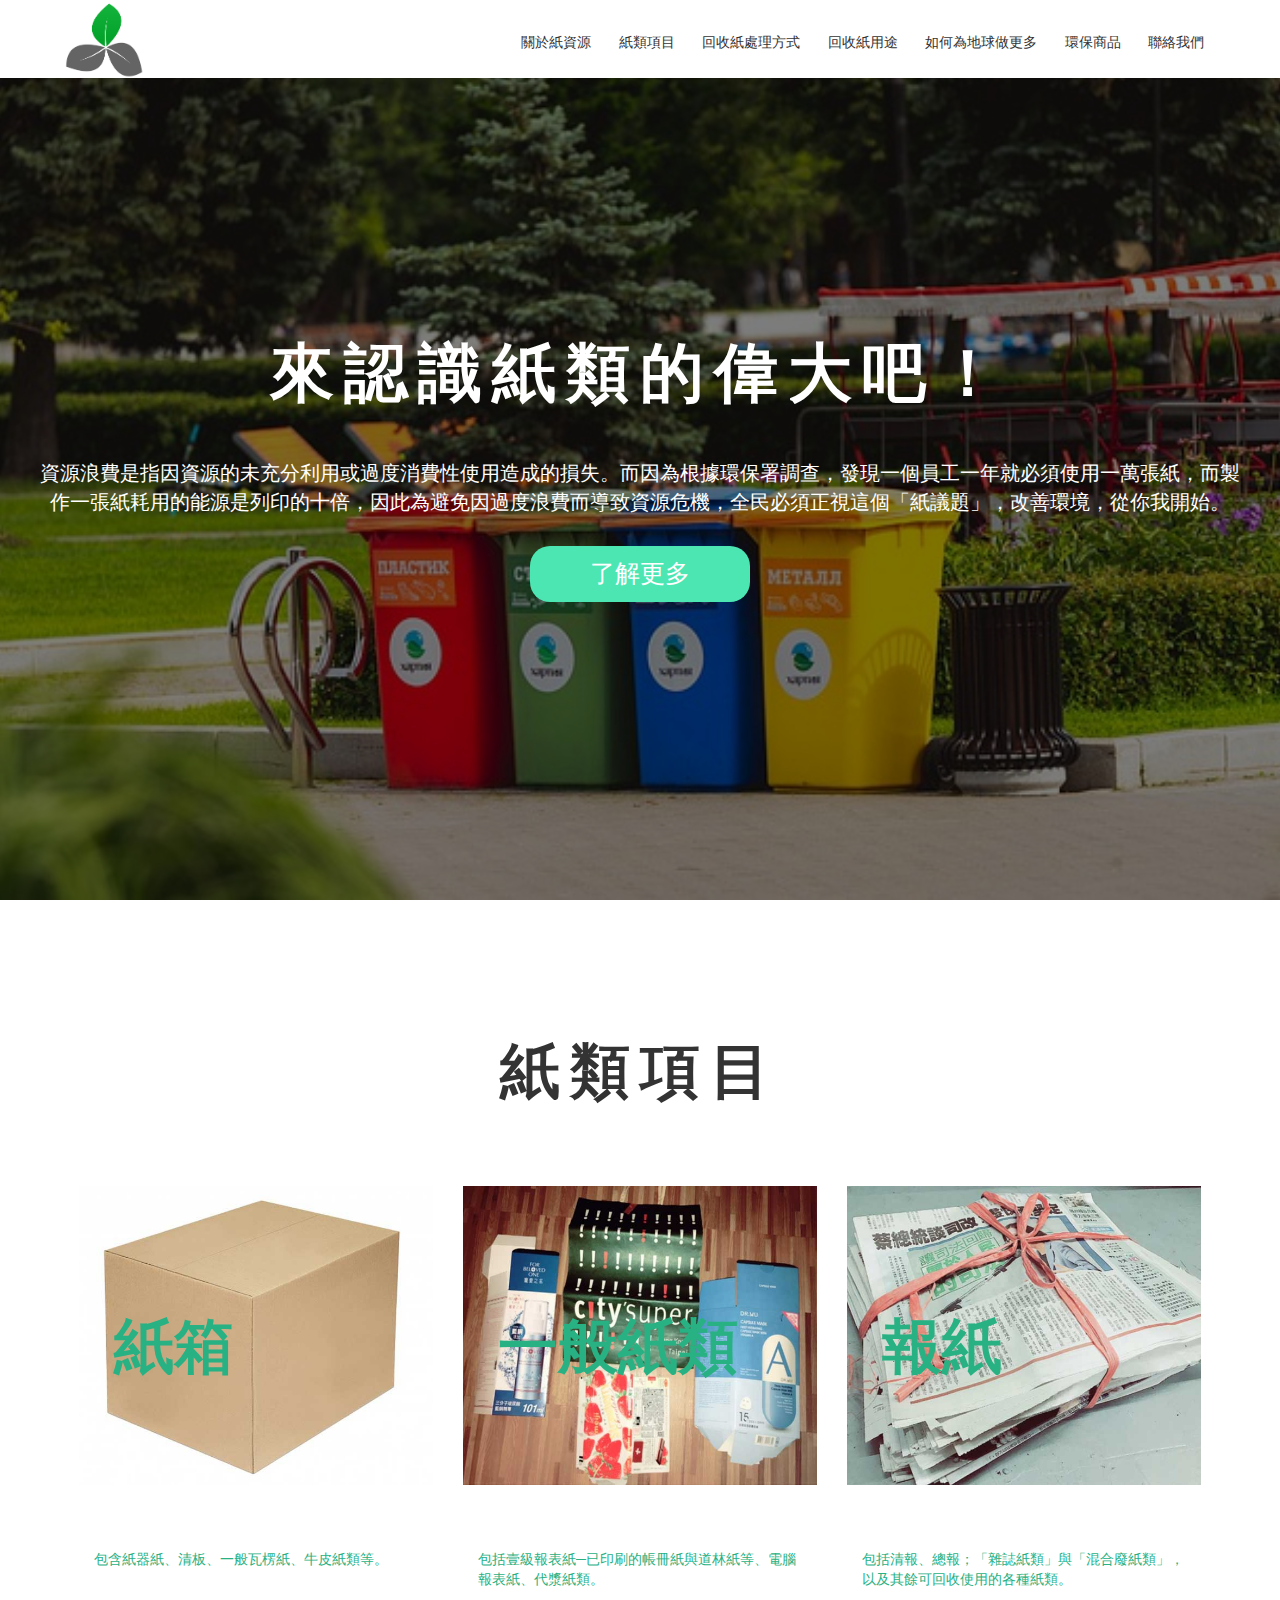
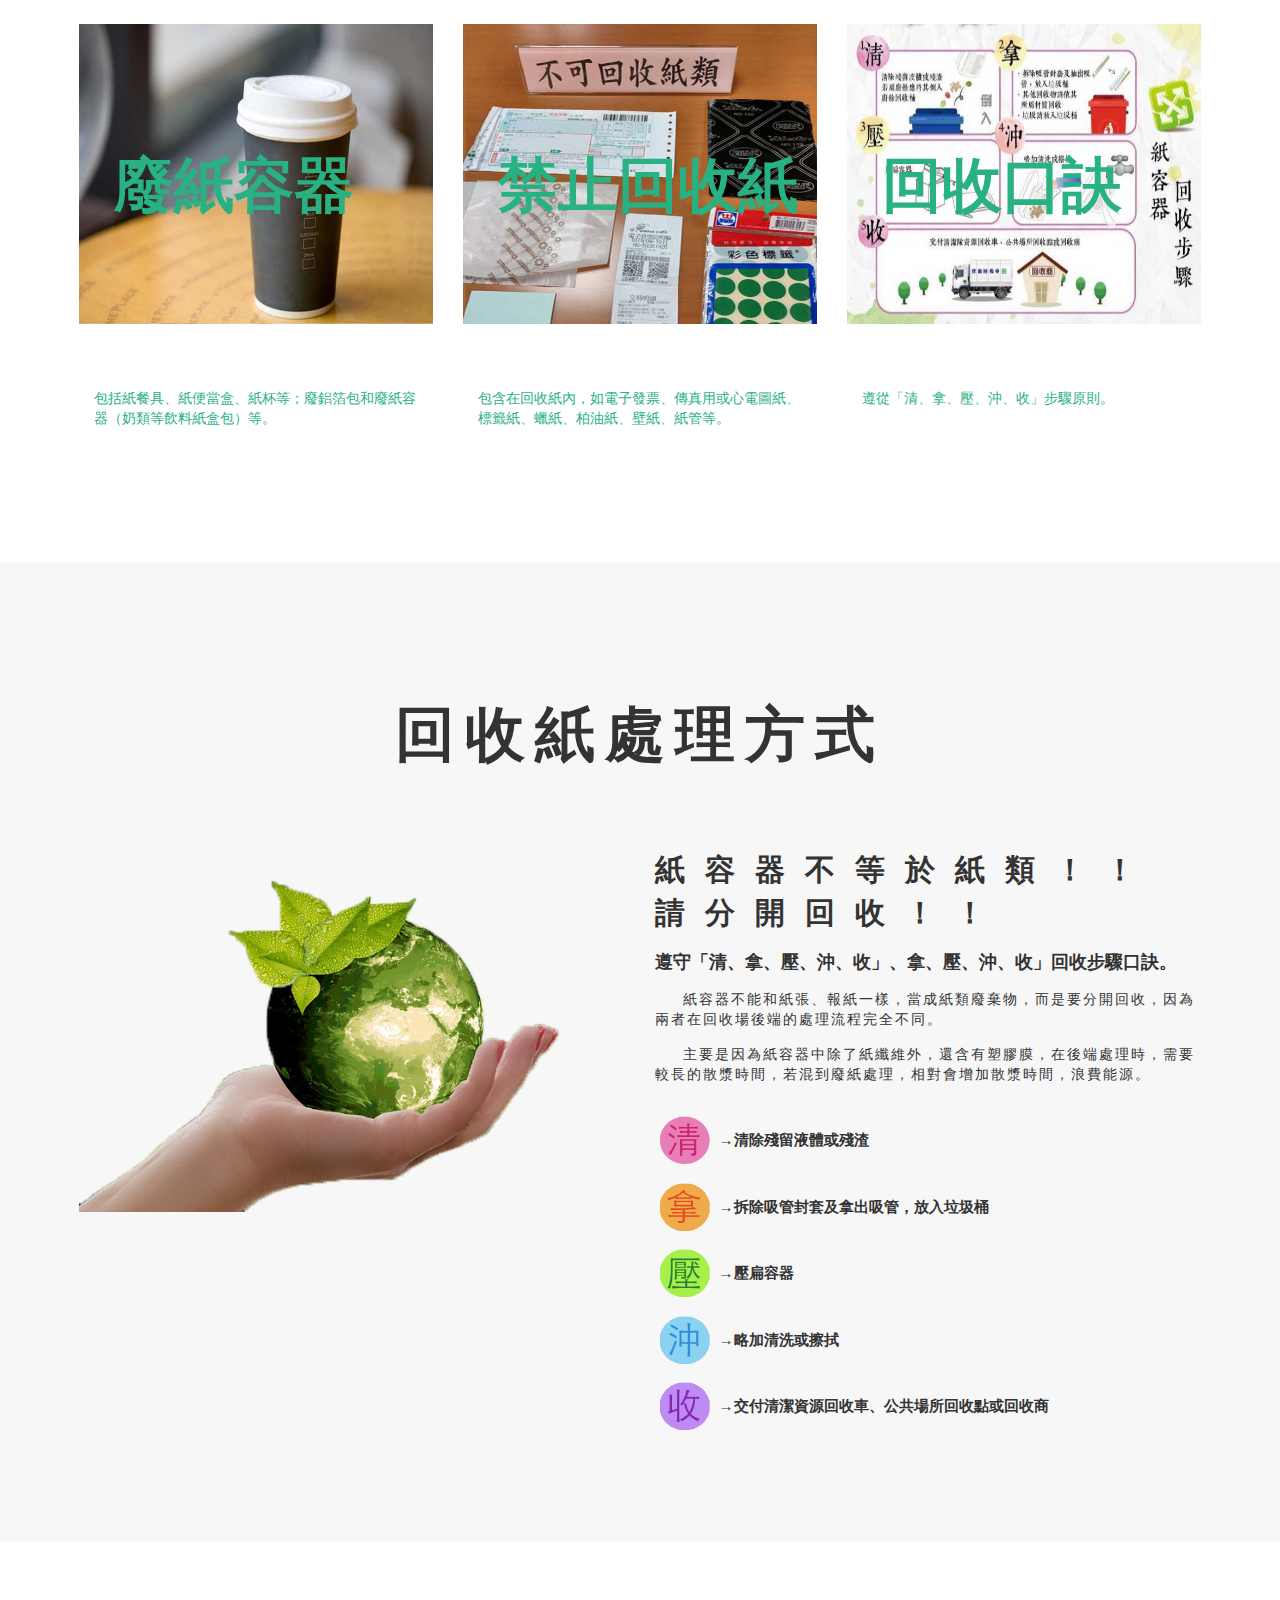
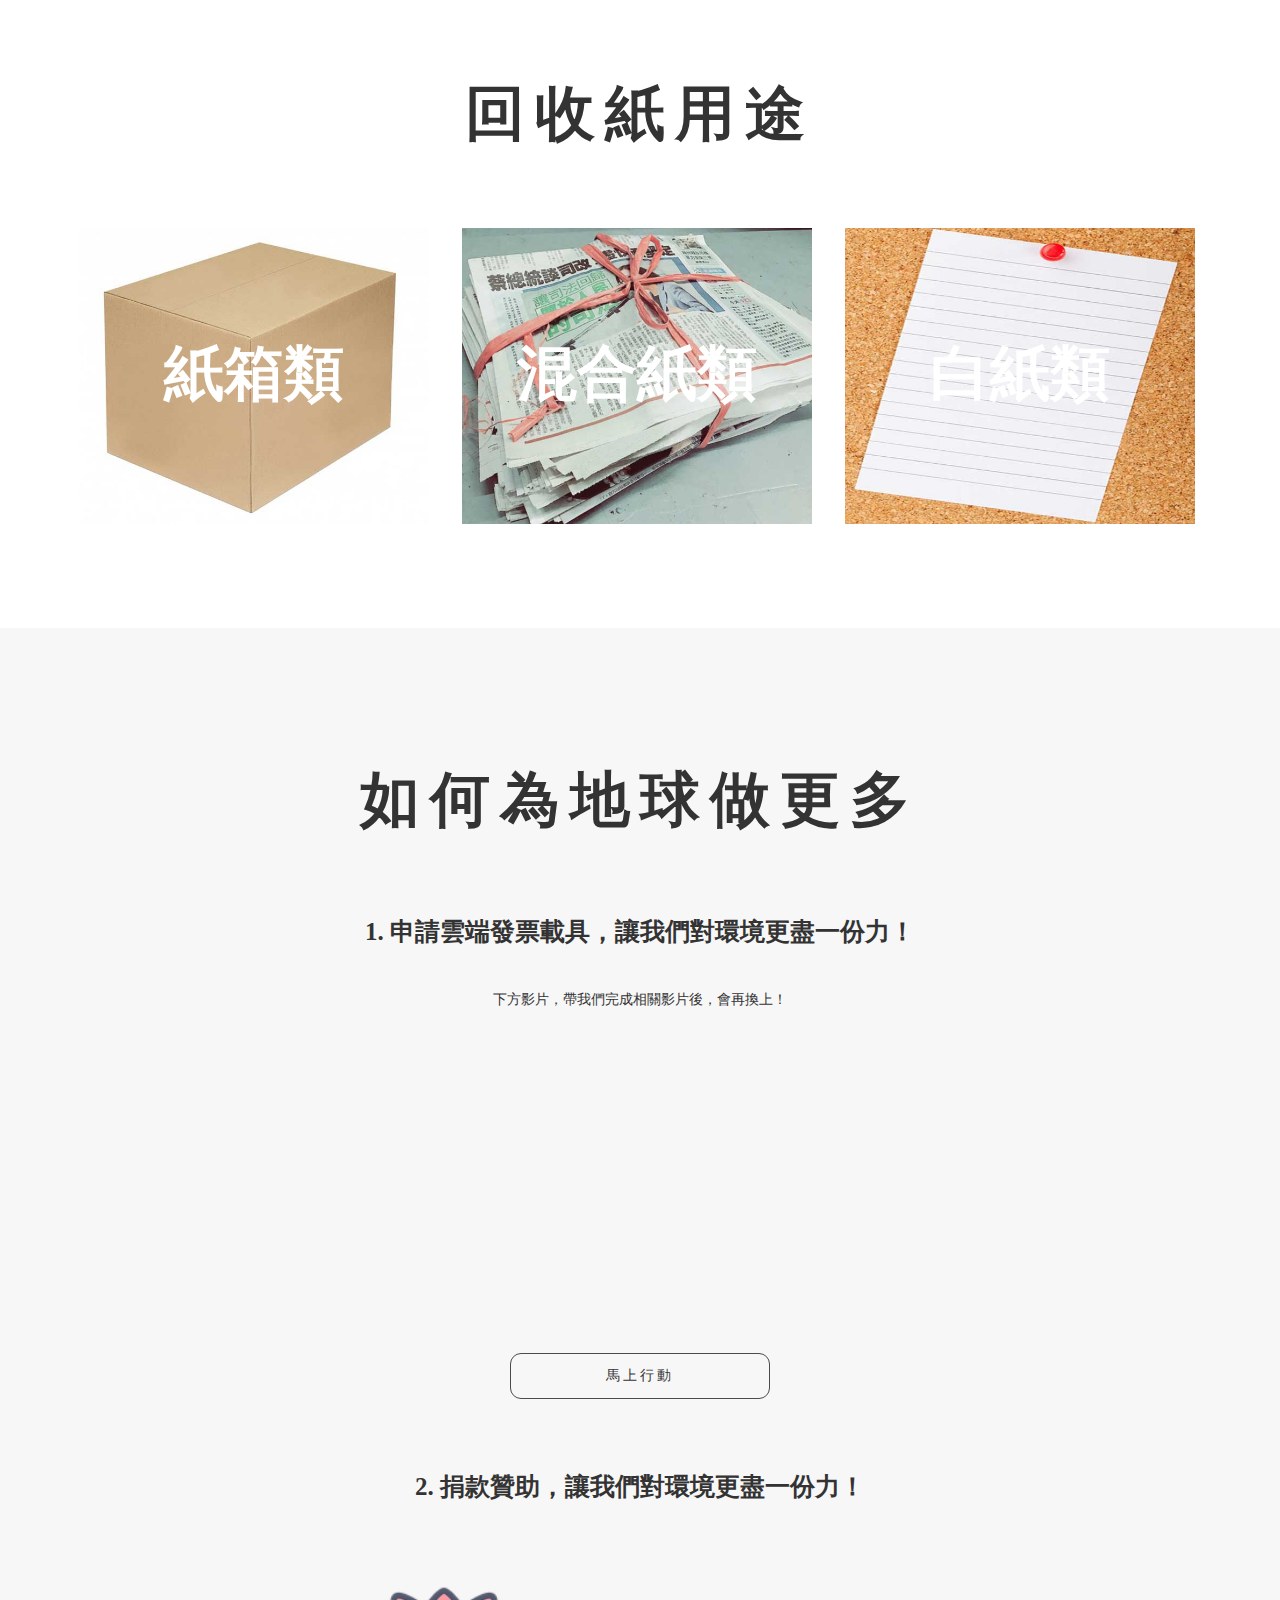
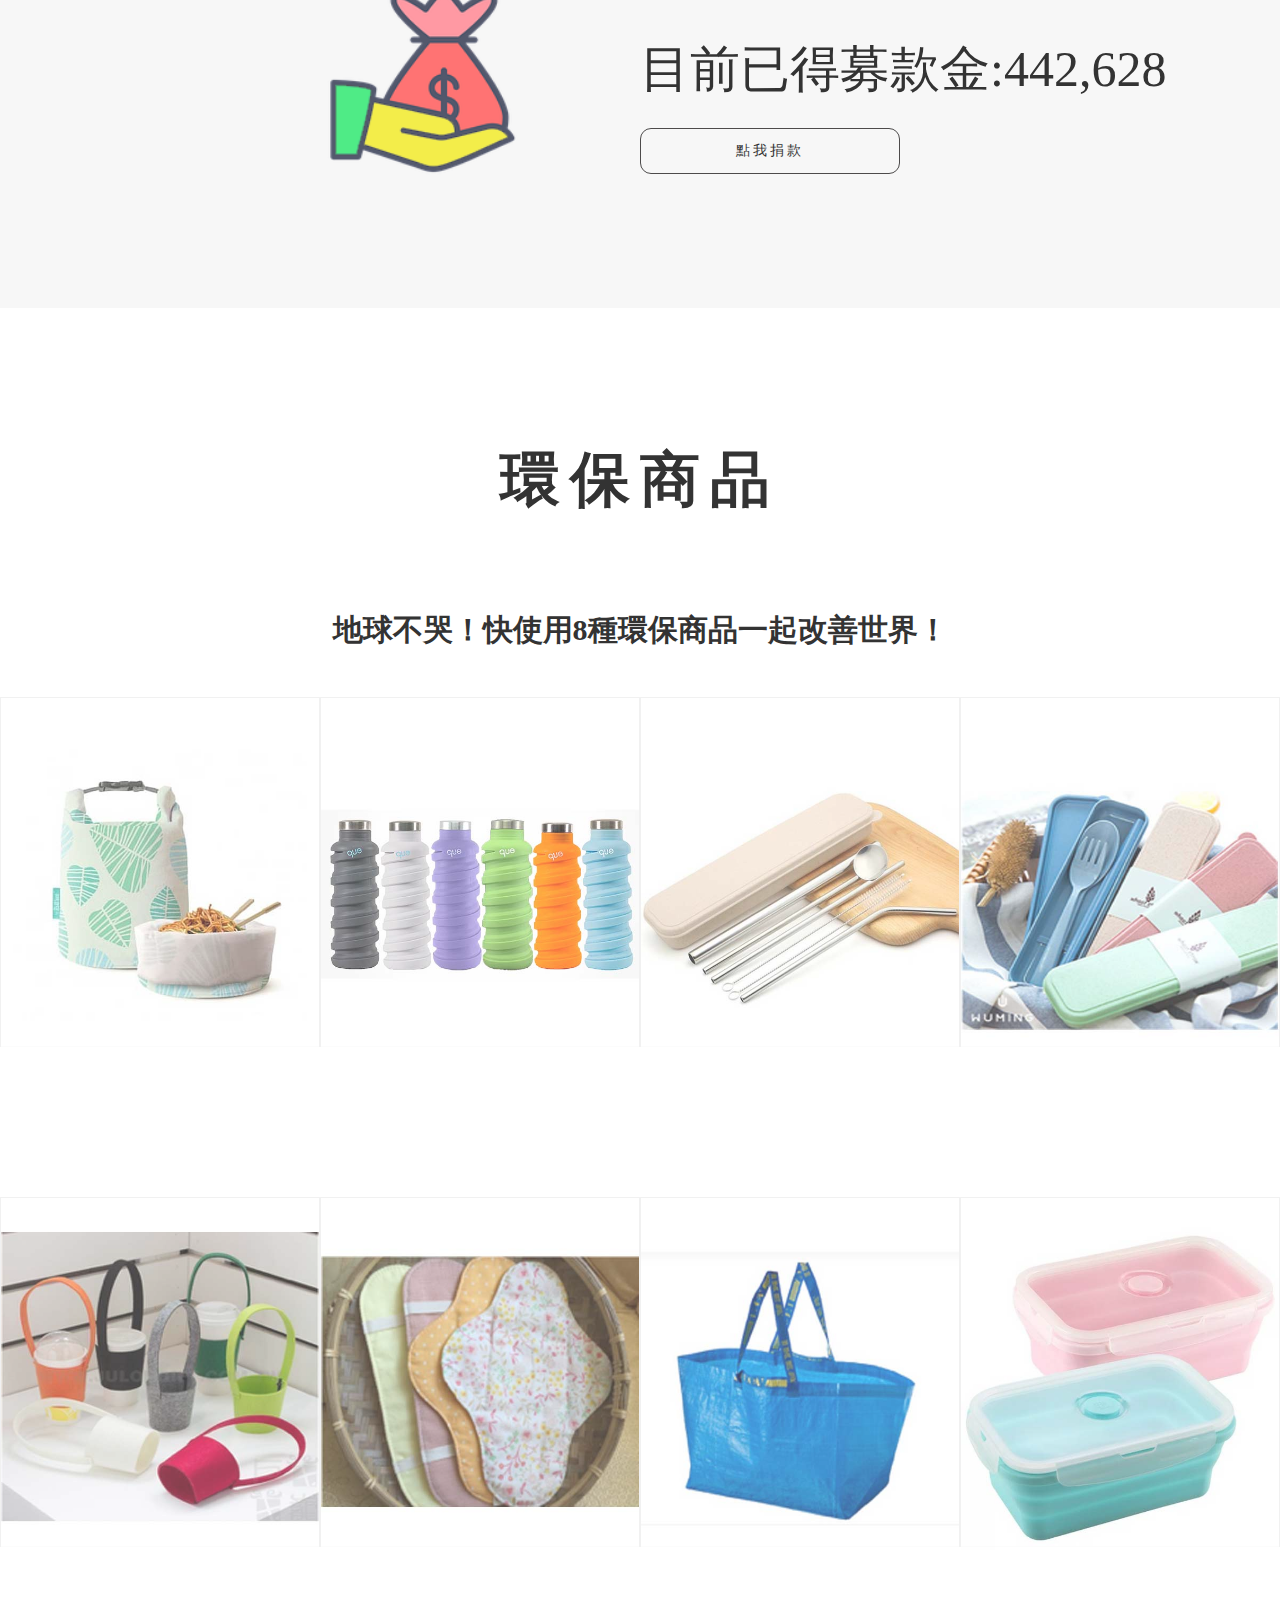
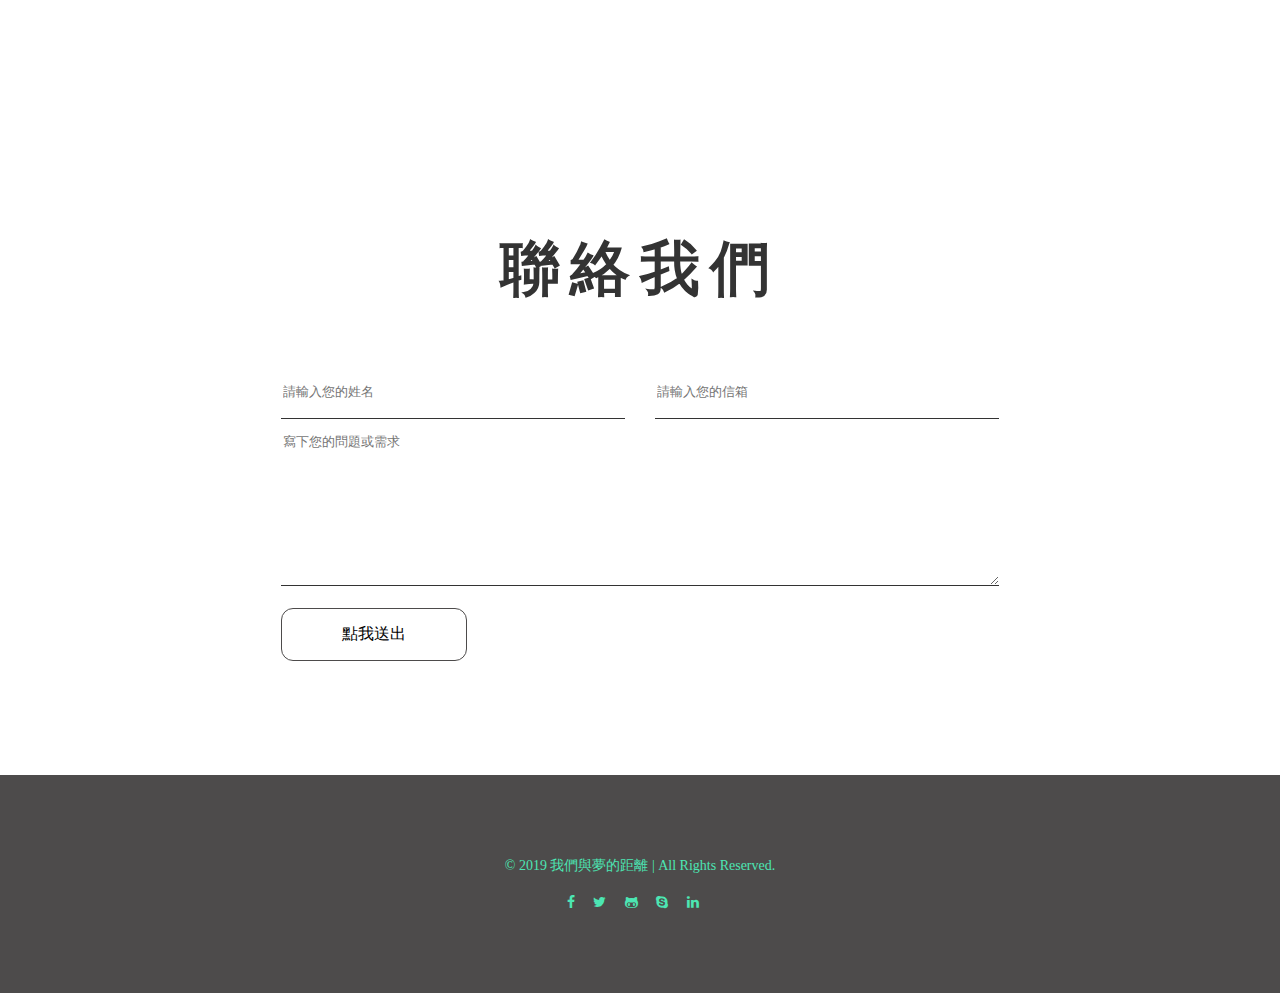
==== commit 5dfe9e42: "Update index.html" ====
--- a/index.html
+++ b/index.html
@@ -222,8 +222,7 @@
       <div class="more-inner">
         <h3>1. 申請雲端發票載具，讓我們對環境更盡一份力！</h3>
         <p>下方影片，帶我們完成相關影片後，會再換上！</p>
-        <iframe width="560" height="315" src="https://www.youtube.com/embed/MZwfE7XKVuc" frameborder="0"
-          allow="accelerometer; autoplay; encrypted-media; gyroscope; picture-in-picture" allowfullscreen></iframe>
+        <iframe width="560" height="315" src="https://www.youtube.com/embed/sg3byWj2eao" frameborder="0" allow="accelerometer; autoplay; encrypted-media; gyroscope; picture-in-picture" allowfullscreen></iframe>
         <a href="https://www.einvoice.nat.gov.tw/APCONSUMER/BTC501W/">馬上行動</a>
       </div>
       <!--客戶數下列三行刪掉就不會有動畫僅有數字跳動 -->
@@ -425,4 +424,4 @@
   </footer>
 </body>
 
-</html>+</html>
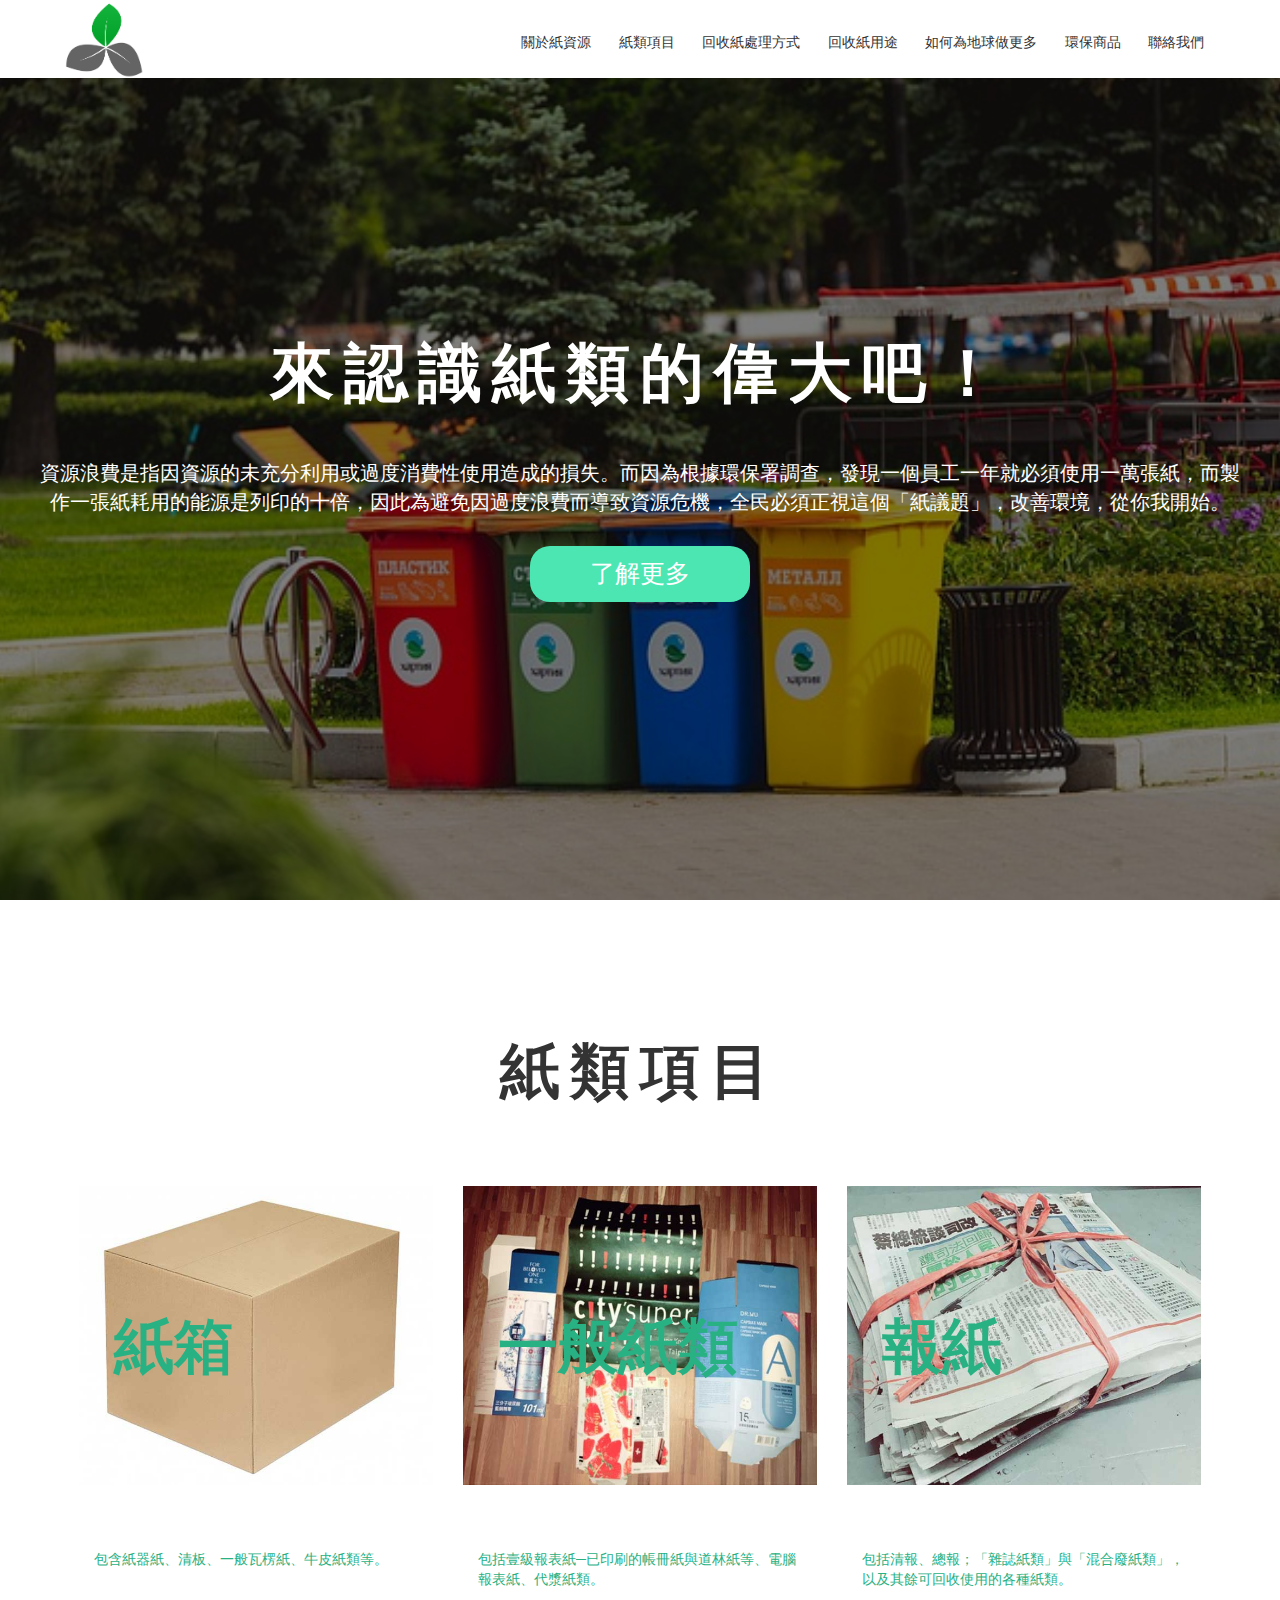
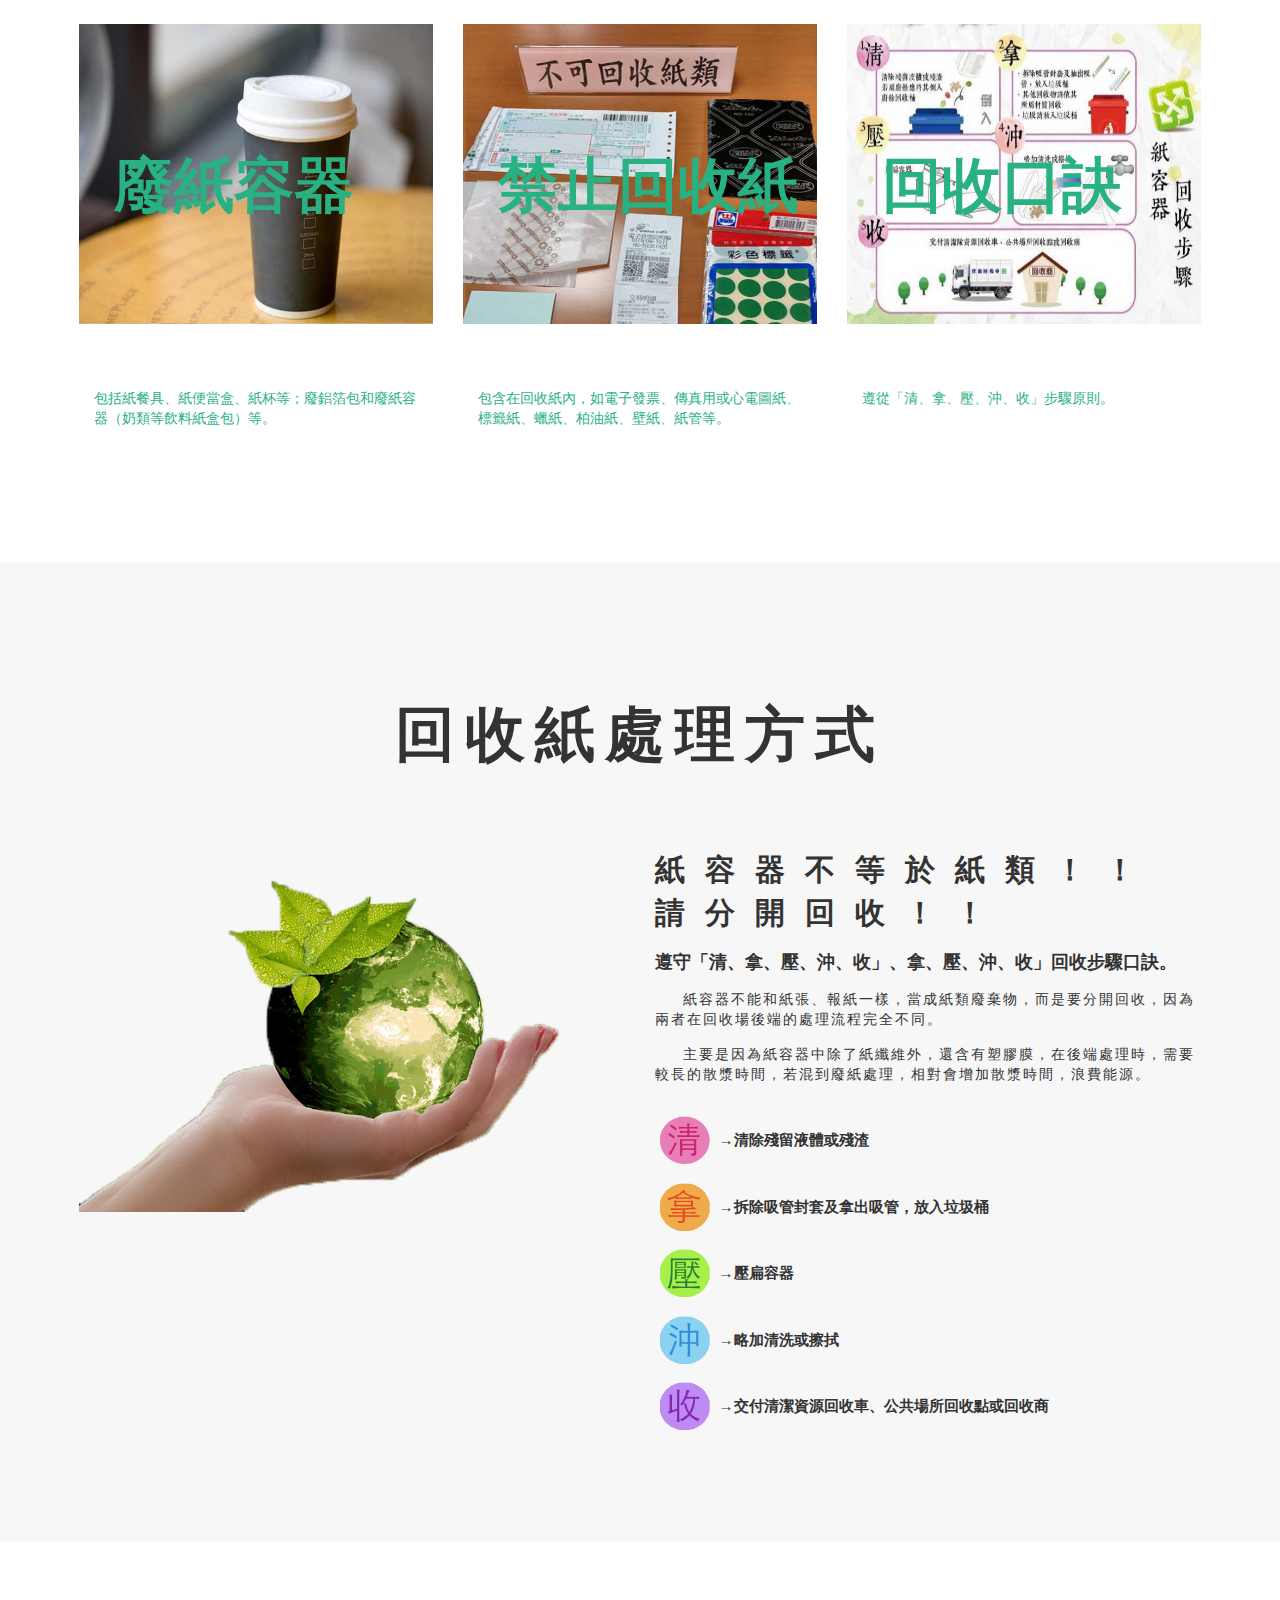
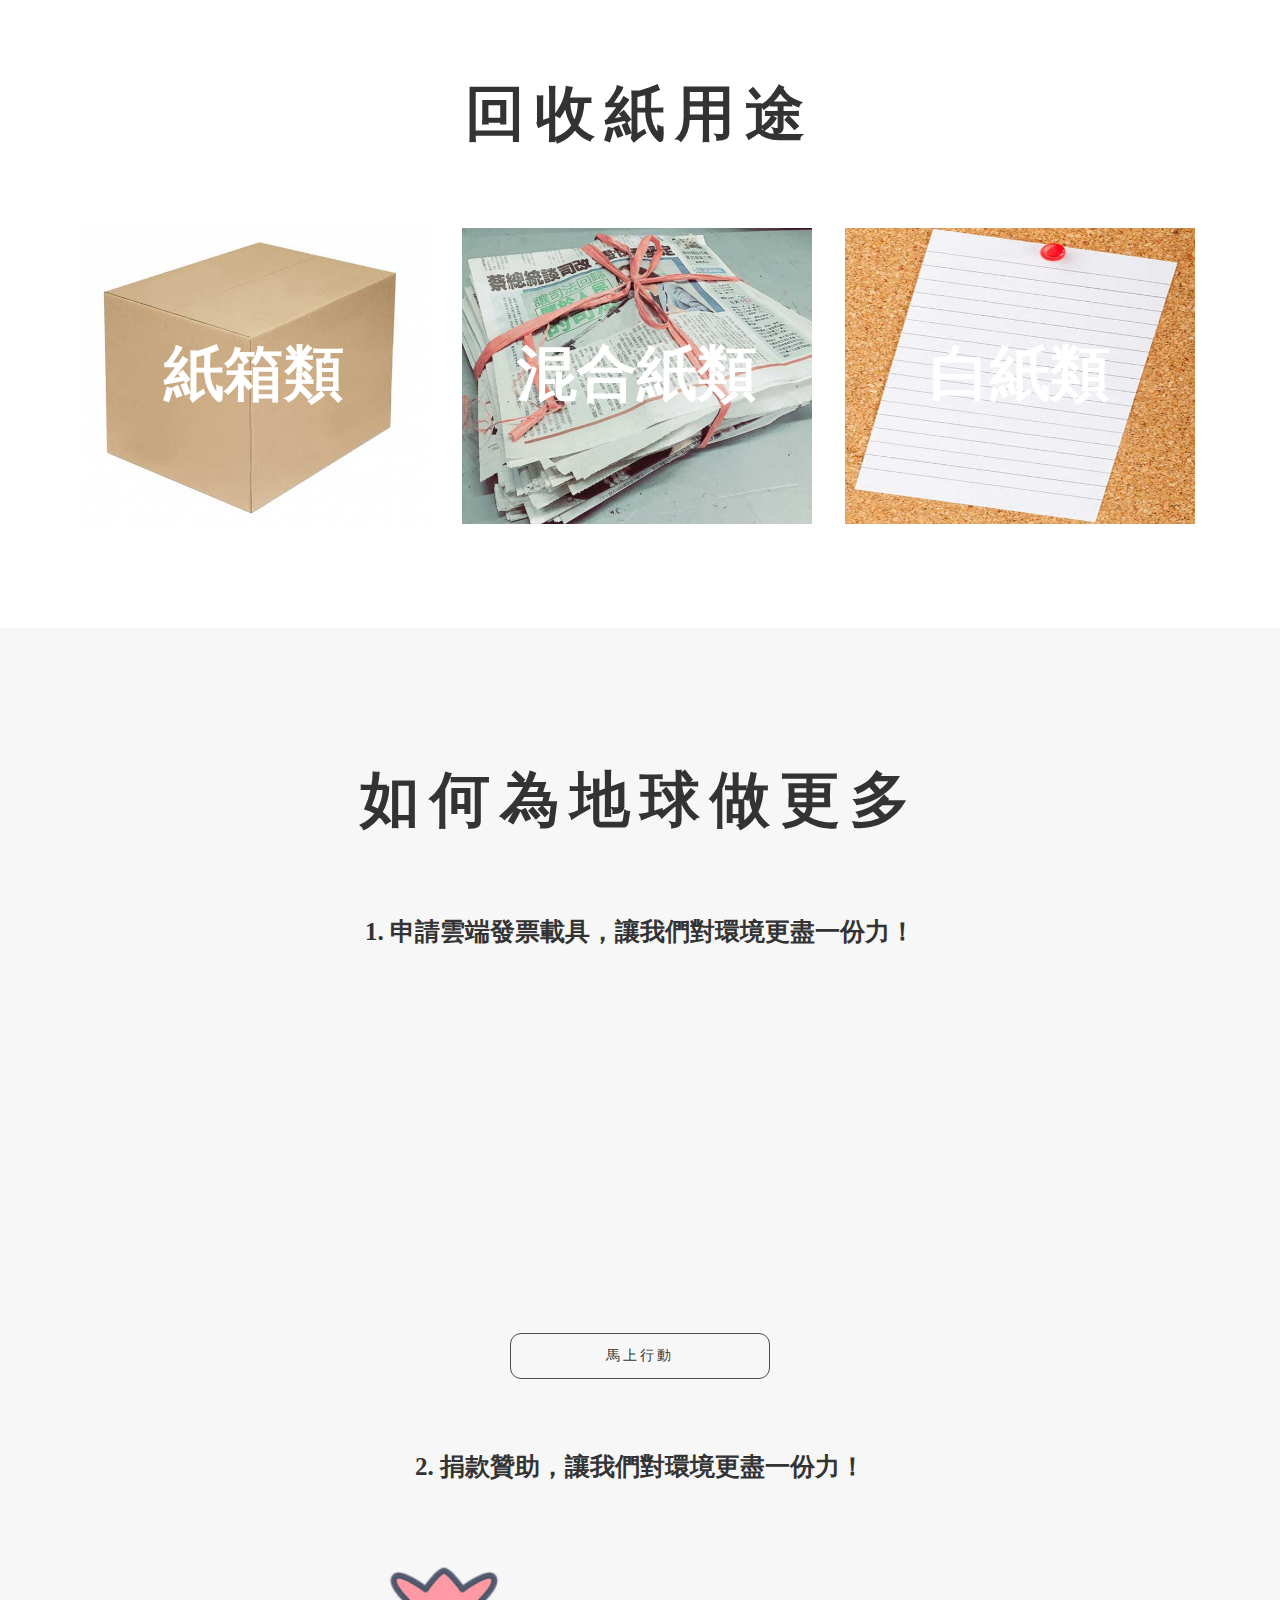
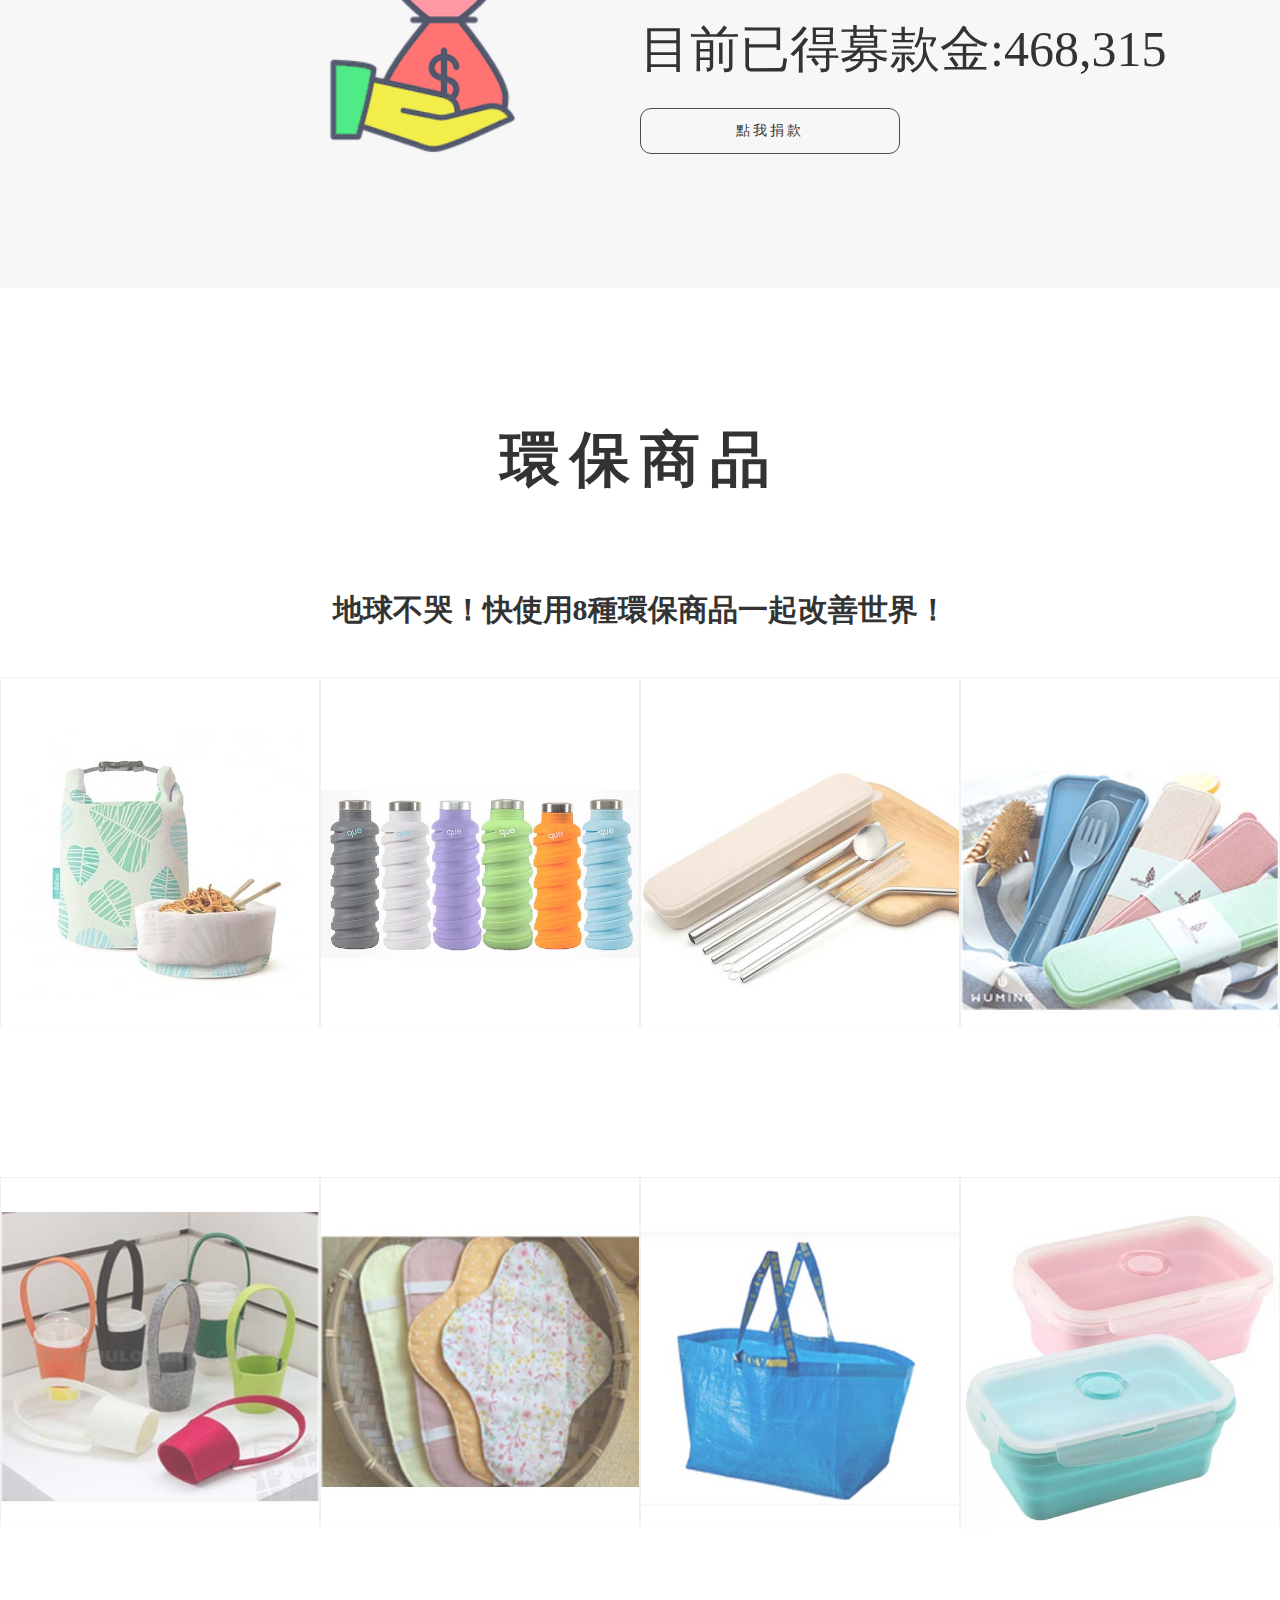
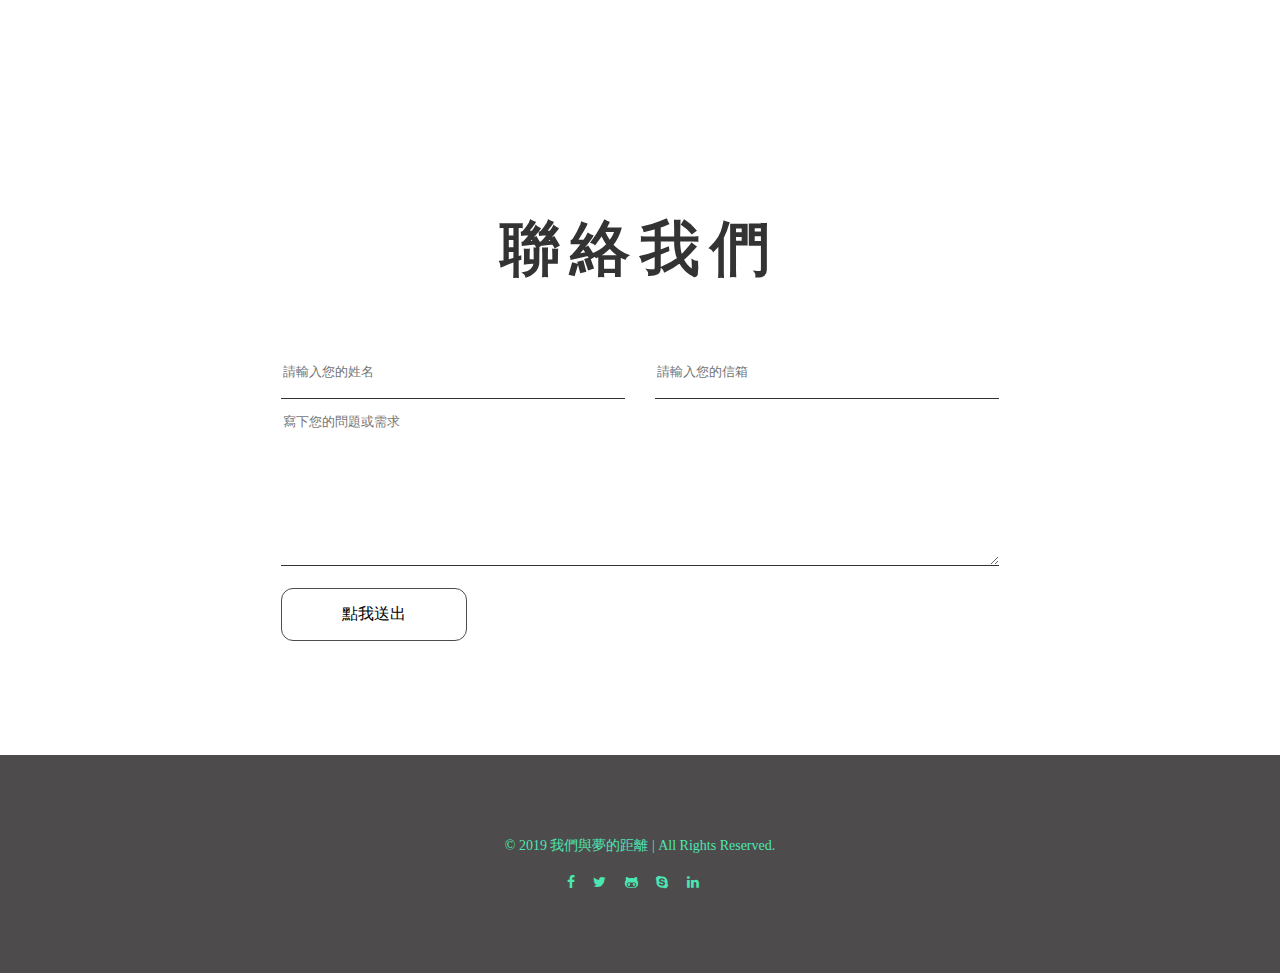
==== commit 30e85ec1: "Update index.html" ====
--- a/index.html
+++ b/index.html
@@ -221,7 +221,6 @@
       <h2>如何為地球做更多</h2>
       <div class="more-inner">
         <h3>1. 申請雲端發票載具，讓我們對環境更盡一份力！</h3>
-        <p>下方影片，帶我們完成相關影片後，會再換上！</p>
         <iframe width="560" height="315" src="https://www.youtube.com/embed/sg3byWj2eao" frameborder="0" allow="accelerometer; autoplay; encrypted-media; gyroscope; picture-in-picture" allowfullscreen></iframe>
         <a href="https://www.einvoice.nat.gov.tw/APCONSUMER/BTC501W/">馬上行動</a>
       </div>
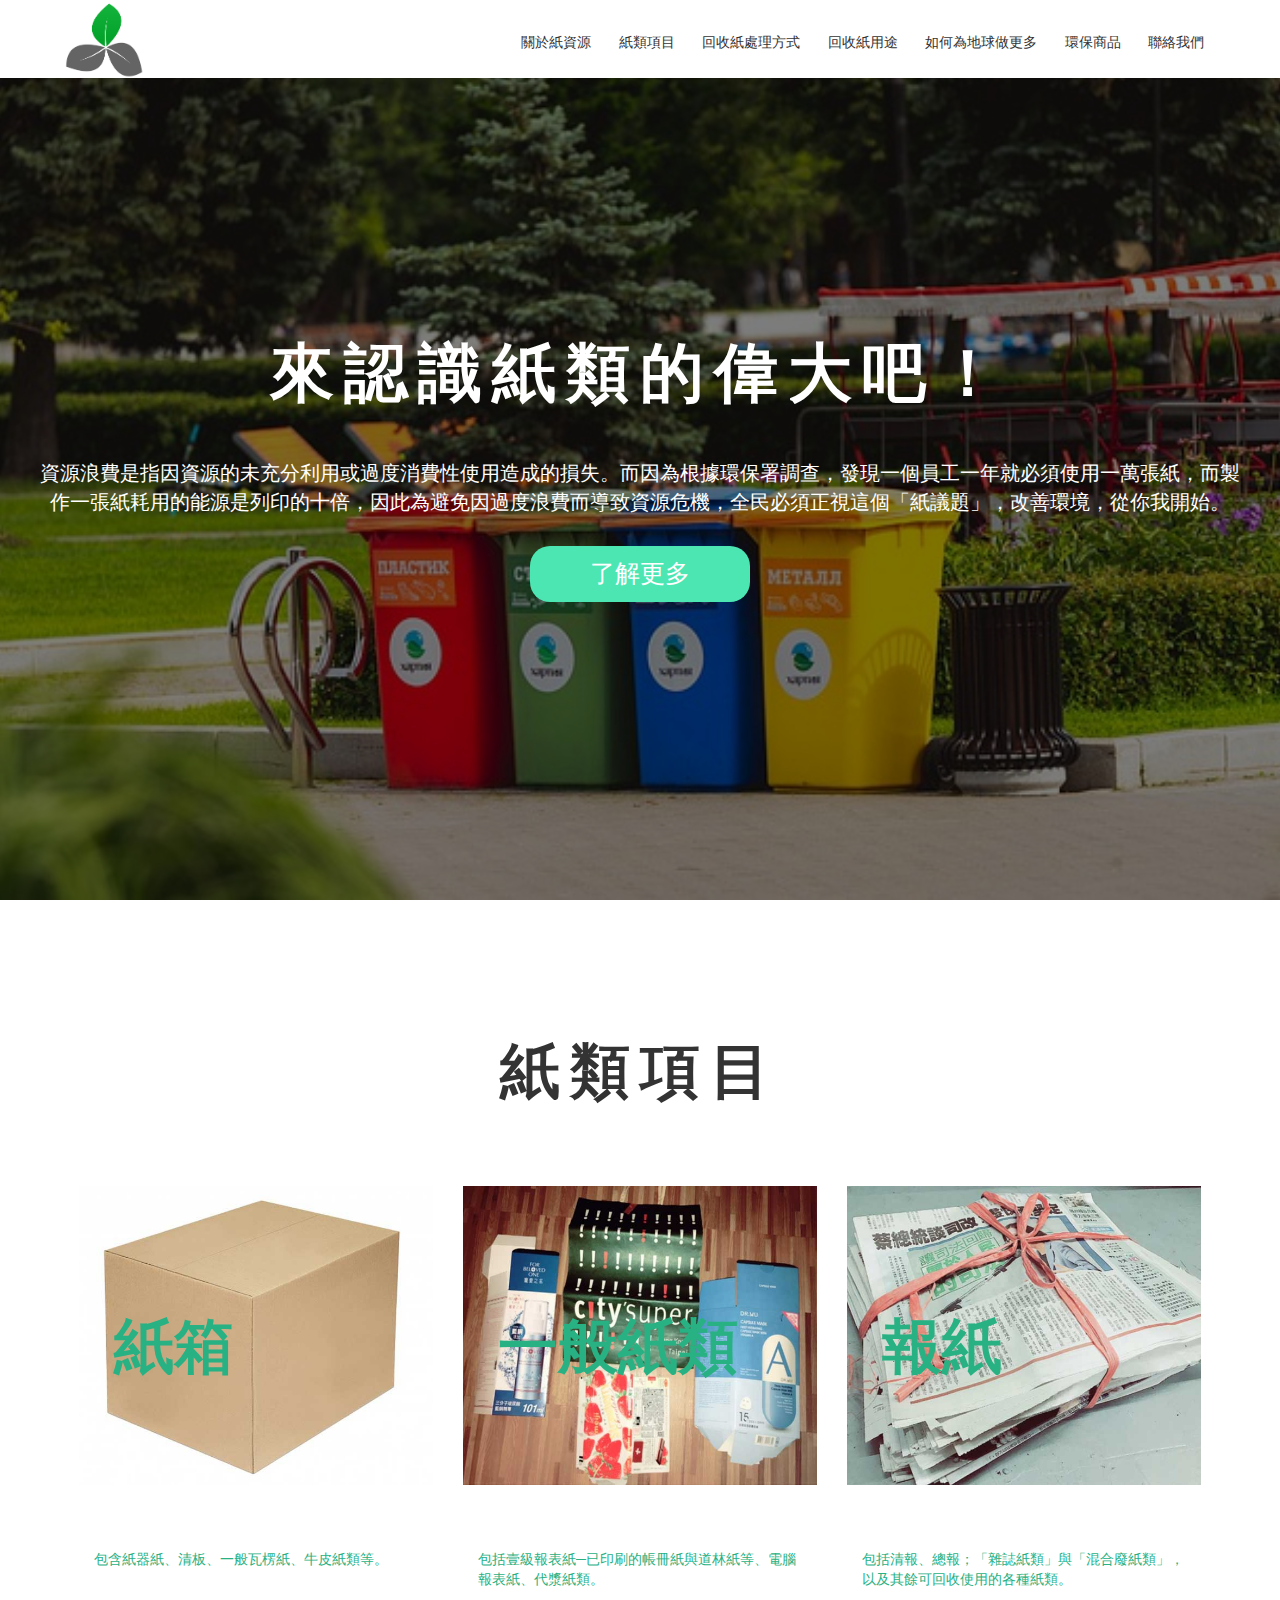
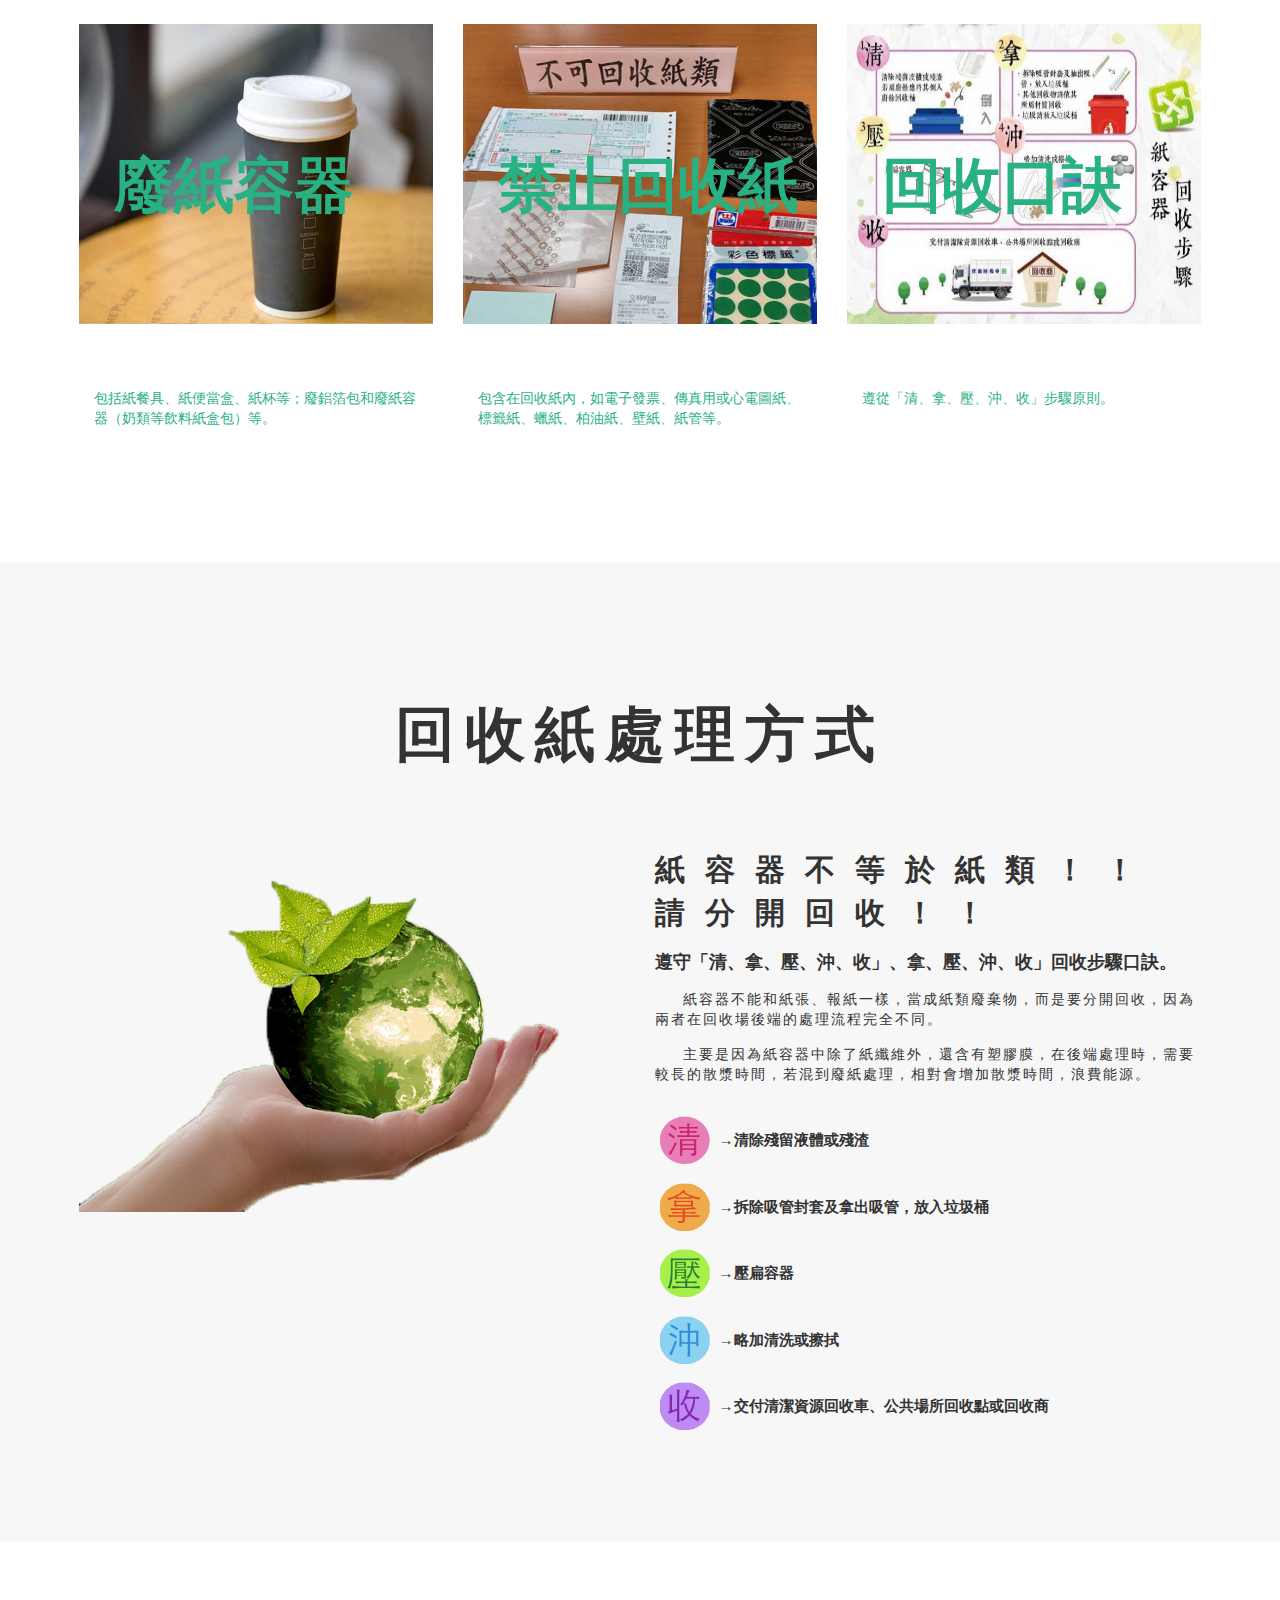
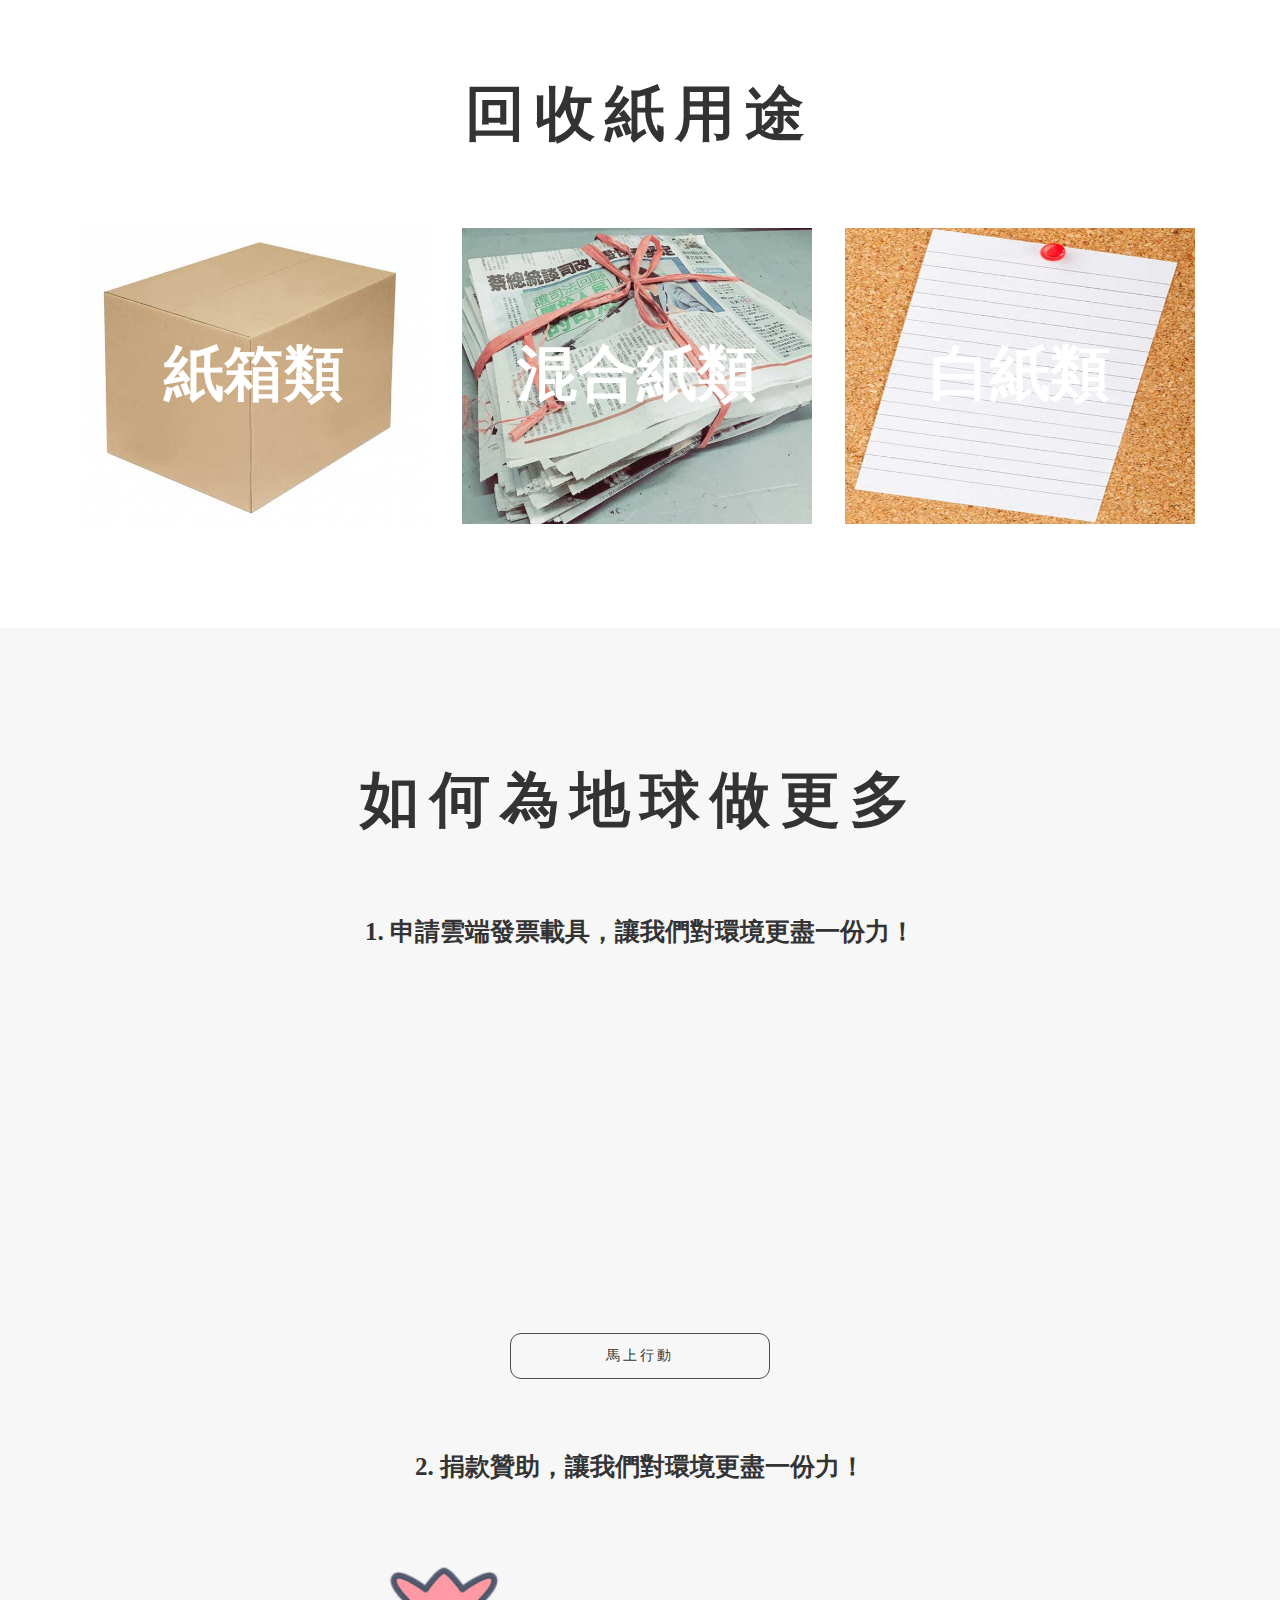
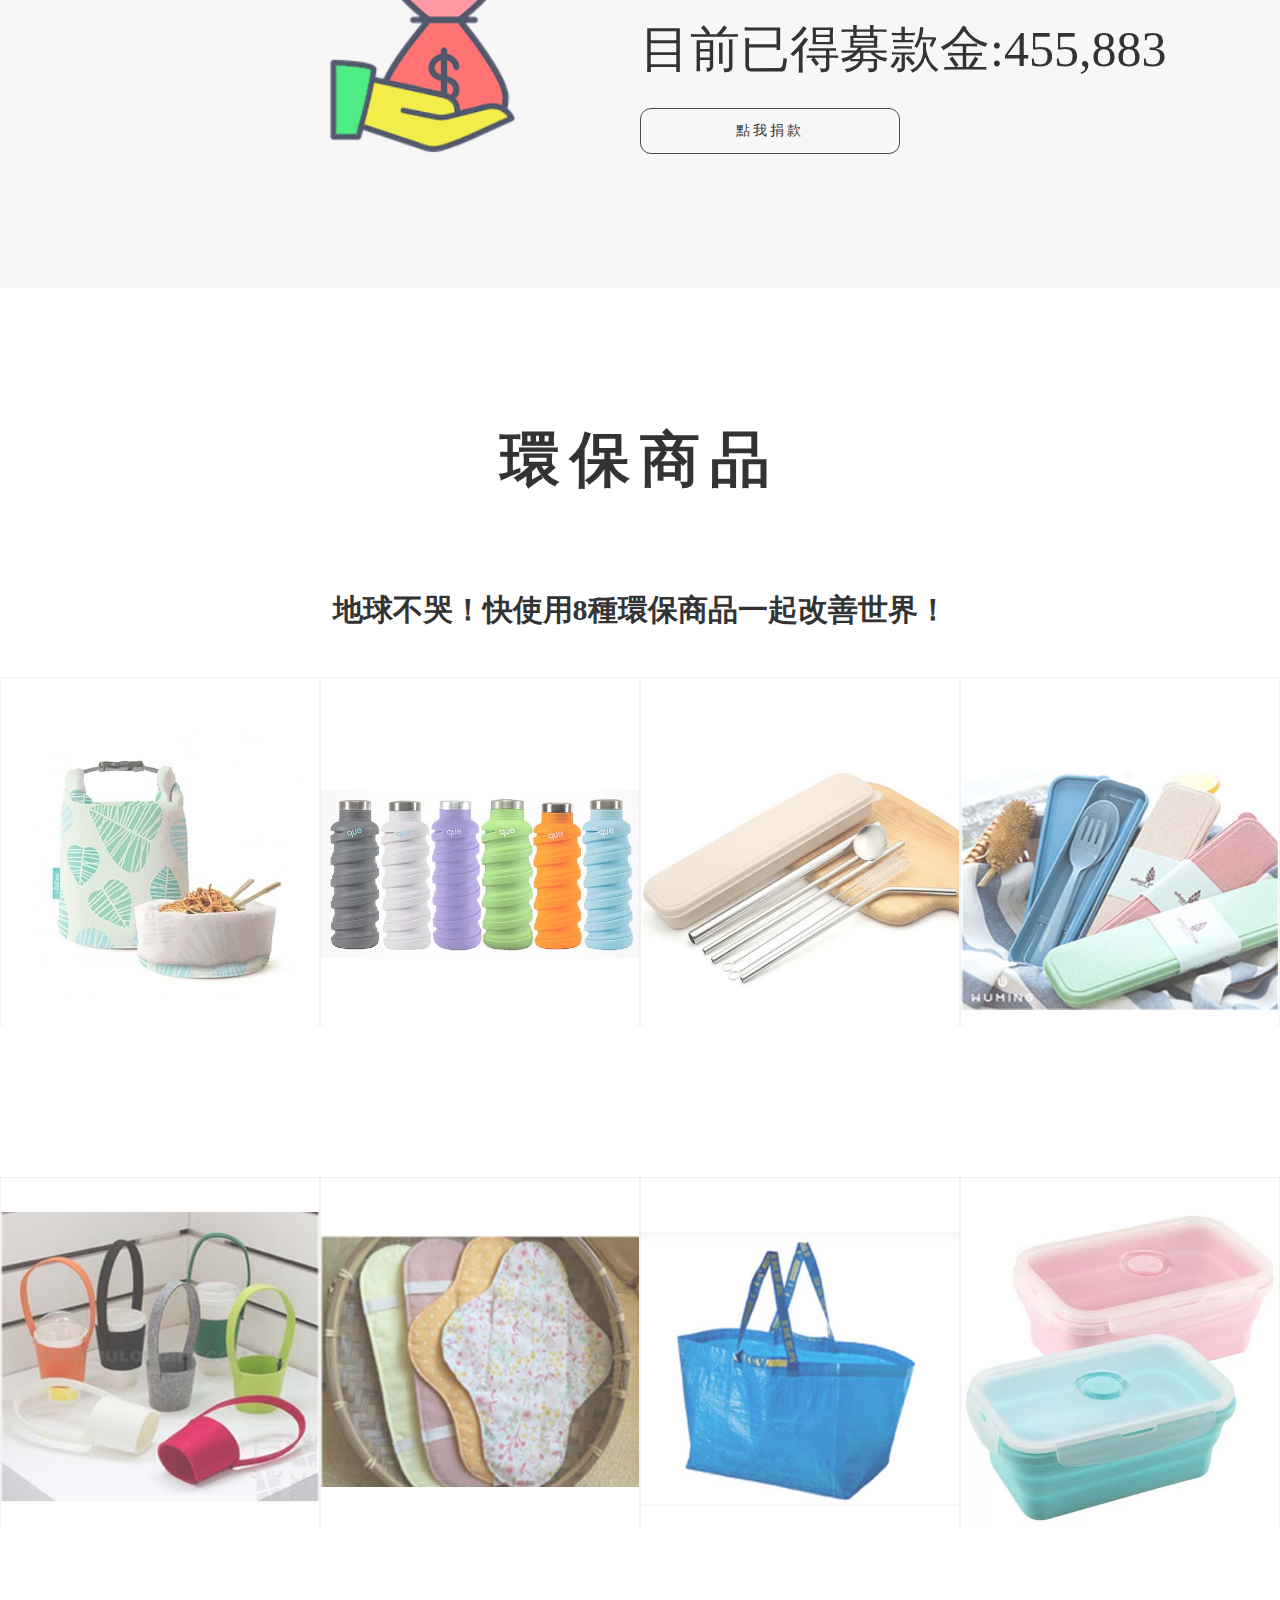
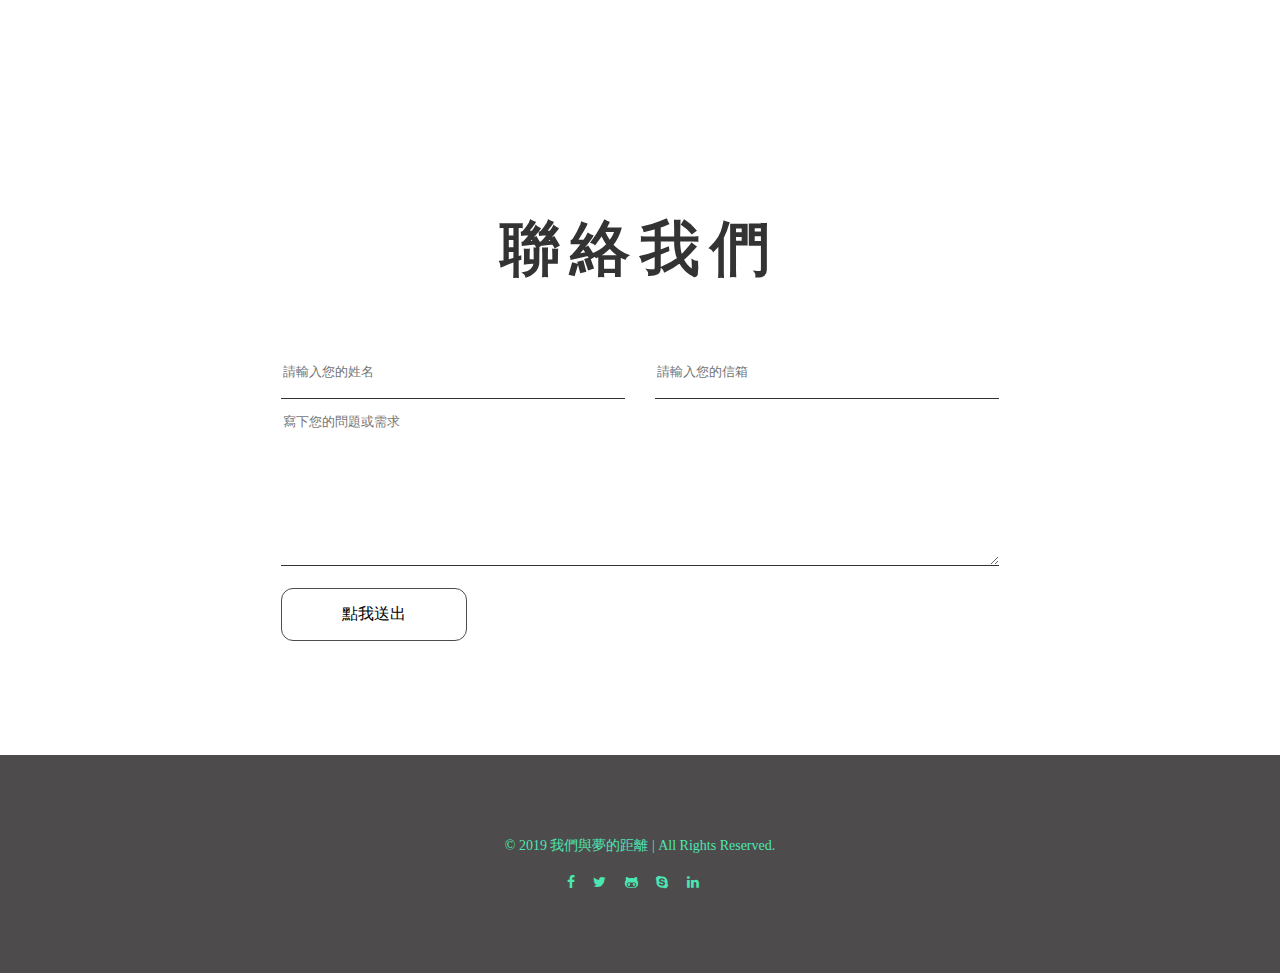
==== commit 8af7f4f9: "Update index.html" ====
--- a/index.html
+++ b/index.html
@@ -221,7 +221,7 @@
       <h2>如何為地球做更多</h2>
       <div class="more-inner">
         <h3>1. 申請雲端發票載具，讓我們對環境更盡一份力！</h3>
-        <iframe width="560" height="315" src="https://www.youtube.com/embed/sg3byWj2eao" frameborder="0" allow="accelerometer; autoplay; encrypted-media; gyroscope; picture-in-picture" allowfullscreen></iframe>
+        <iframe width="560" height="315" src="https://www.youtube.com/embed/U-vmhnp7-GA" frameborder="0" allow="accelerometer; autoplay; encrypted-media; gyroscope; picture-in-picture" allowfullscreen></iframe>
         <a href="https://www.einvoice.nat.gov.tw/APCONSUMER/BTC501W/">馬上行動</a>
       </div>
       <!--客戶數下列三行刪掉就不會有動畫僅有數字跳動 -->
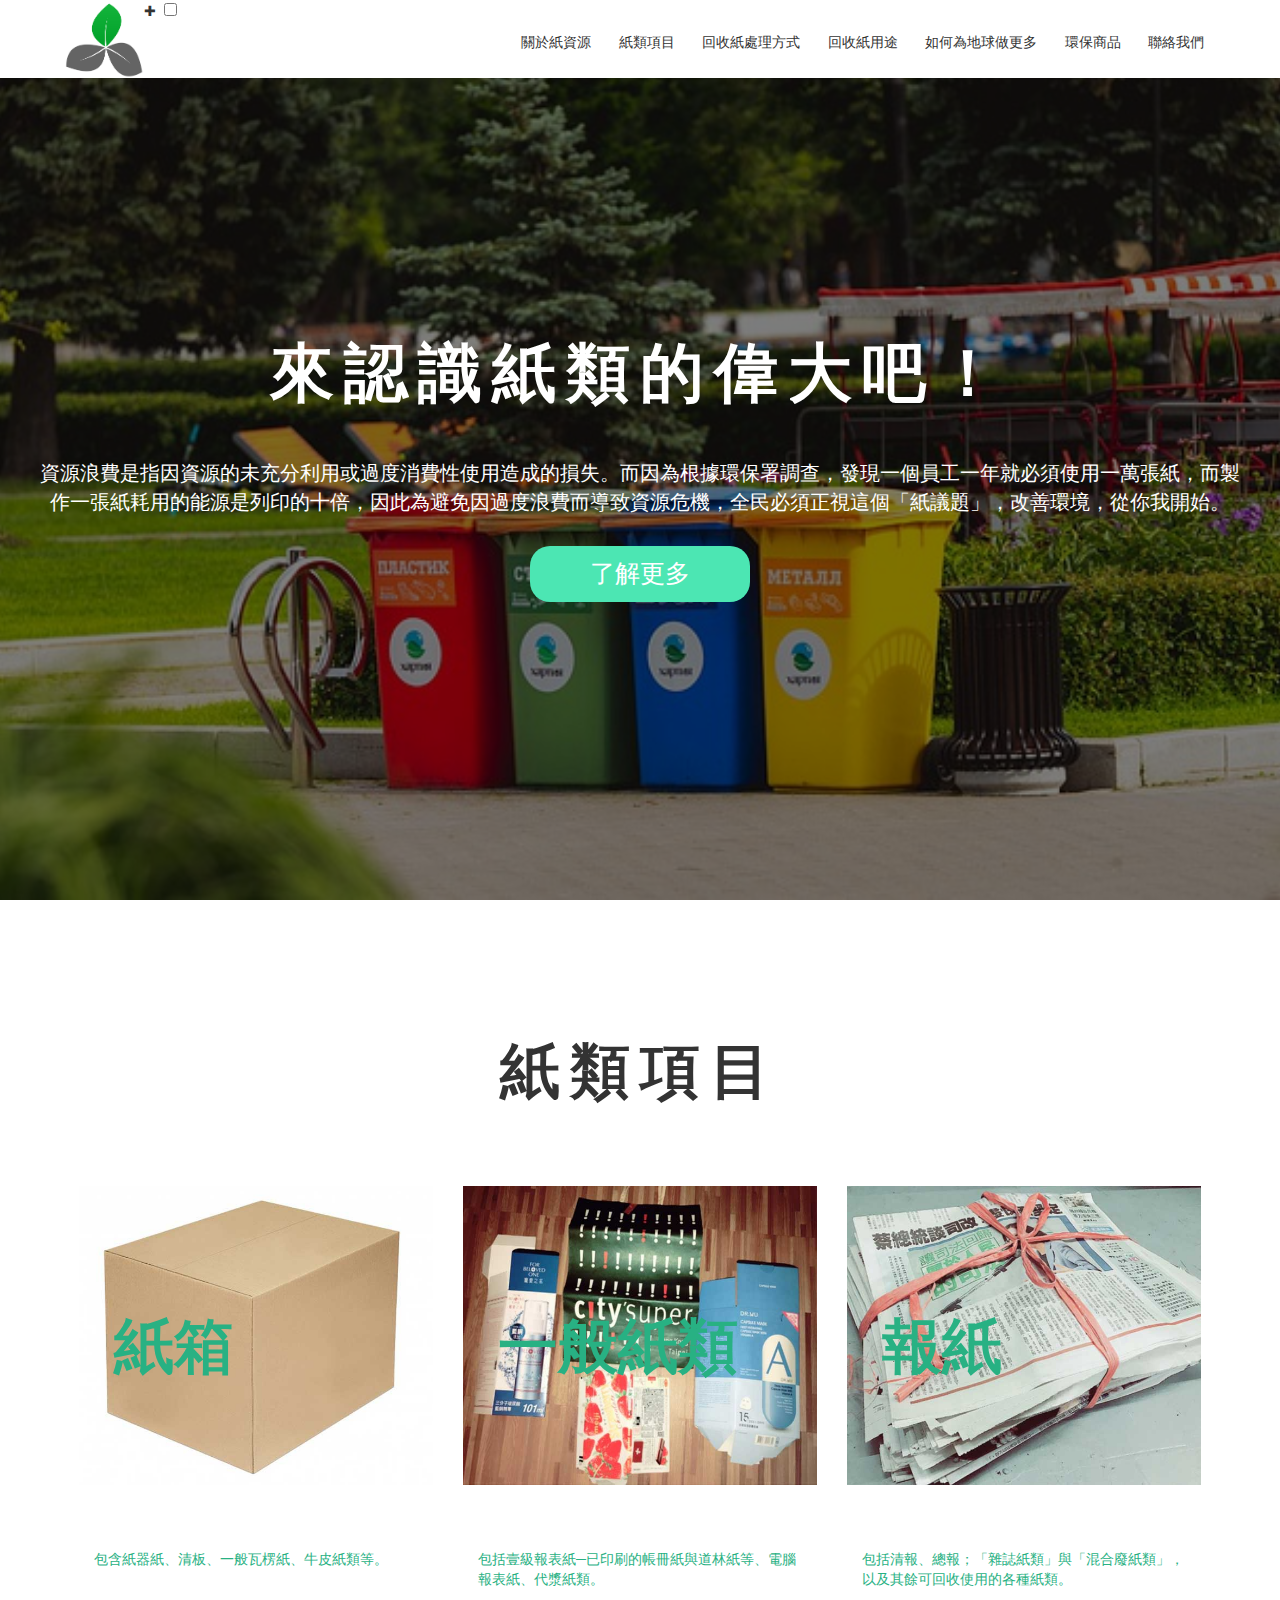
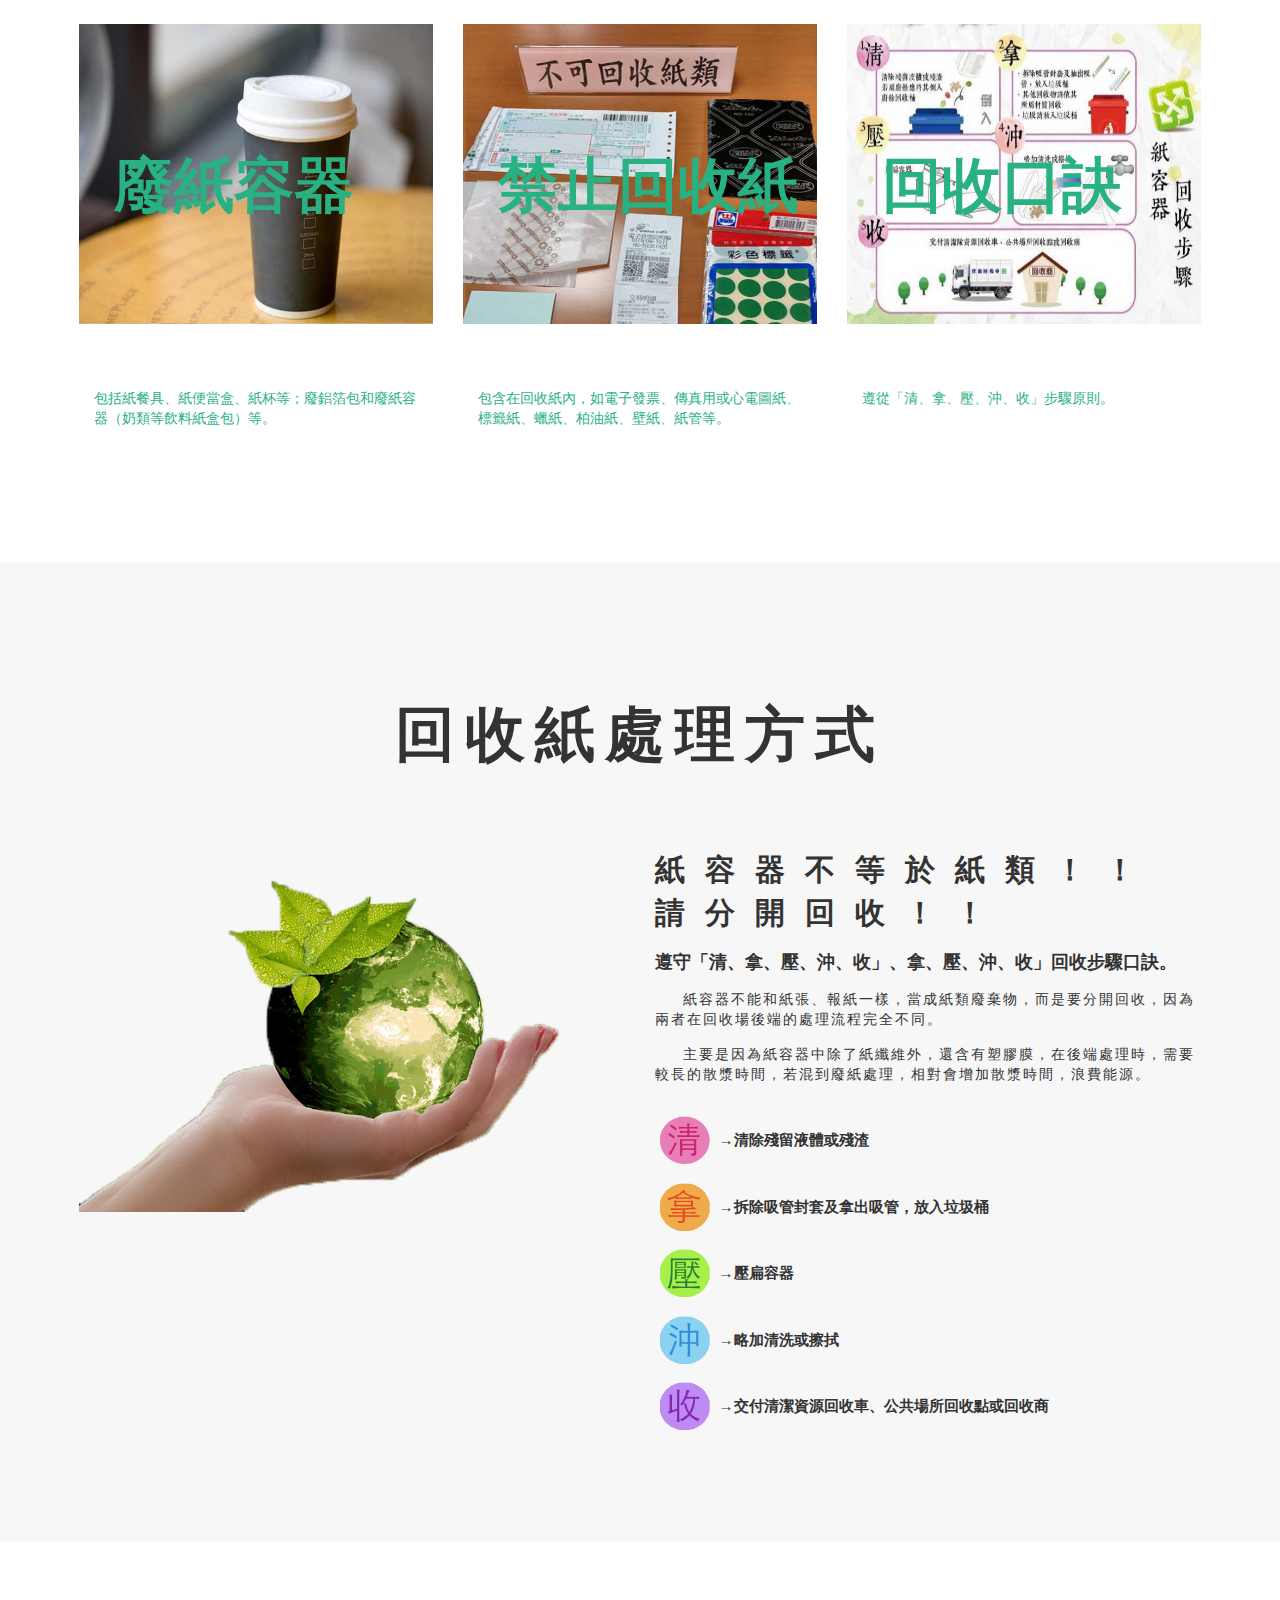
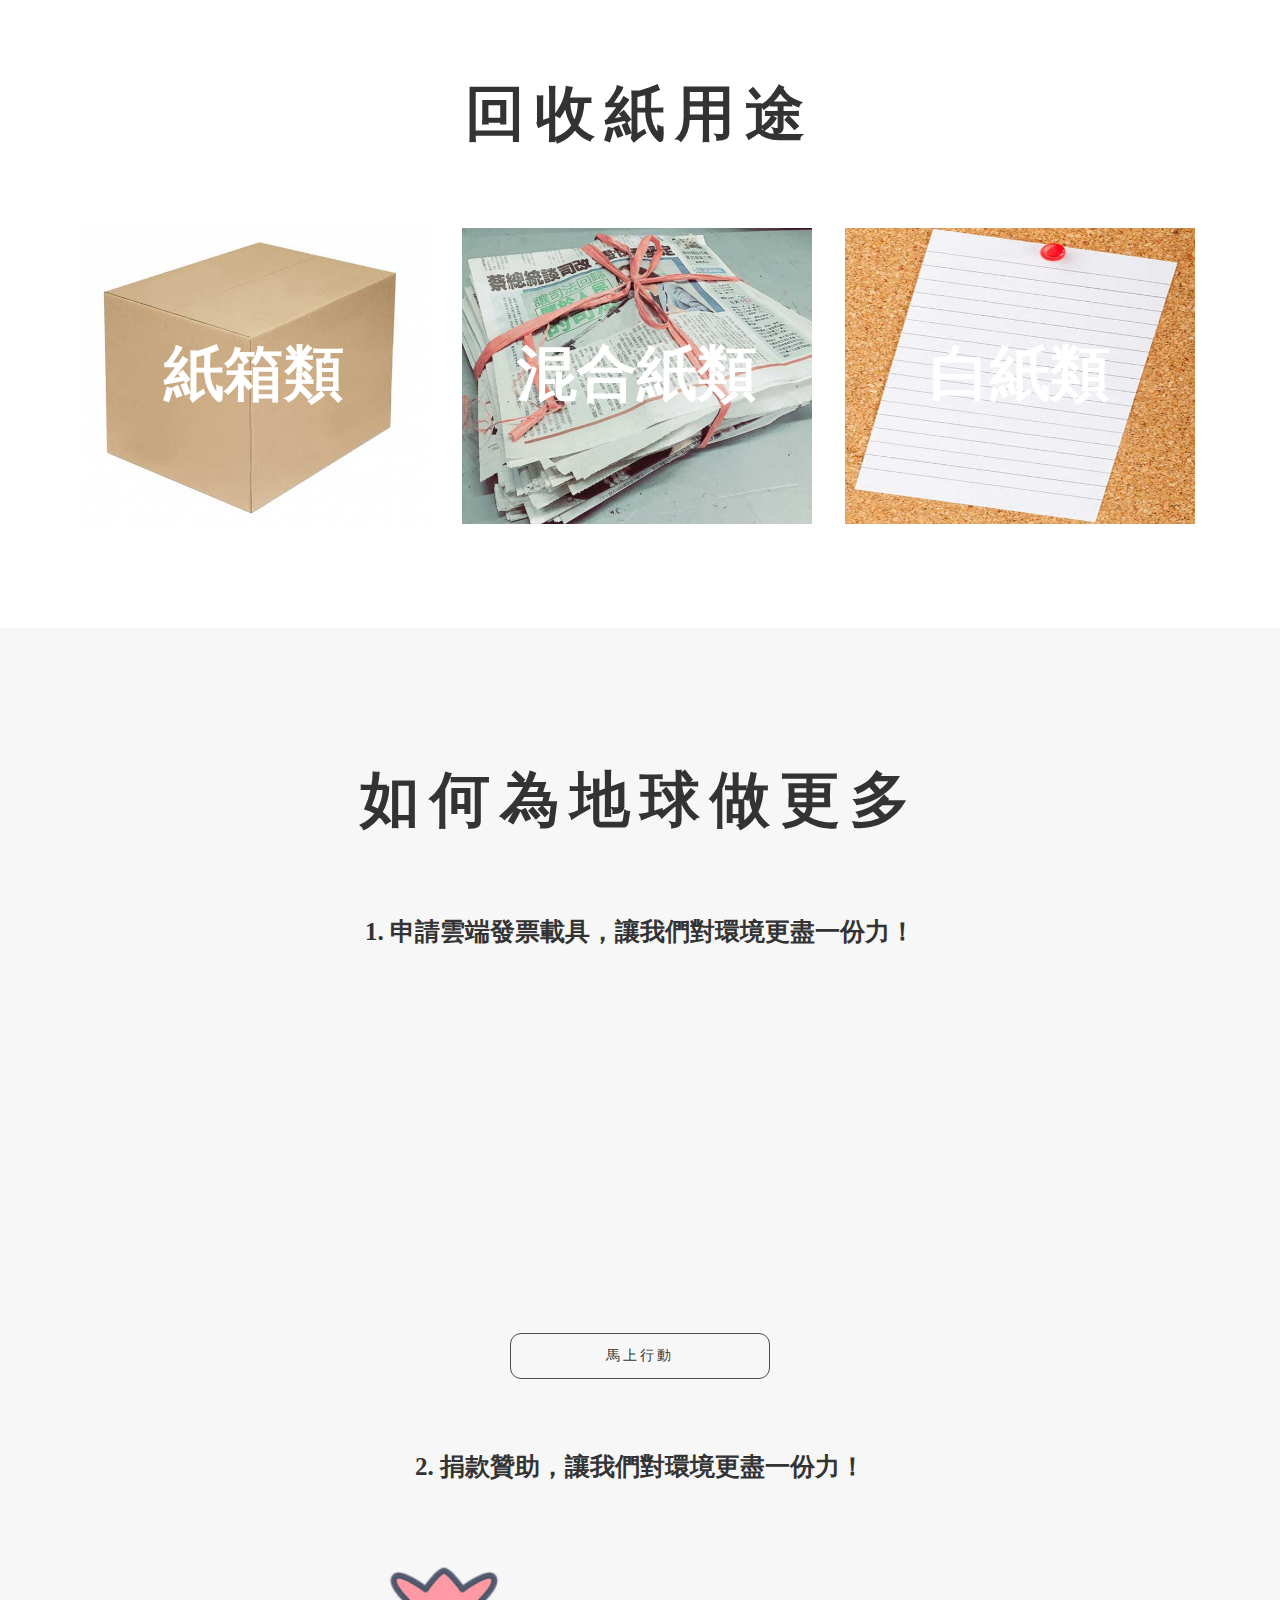
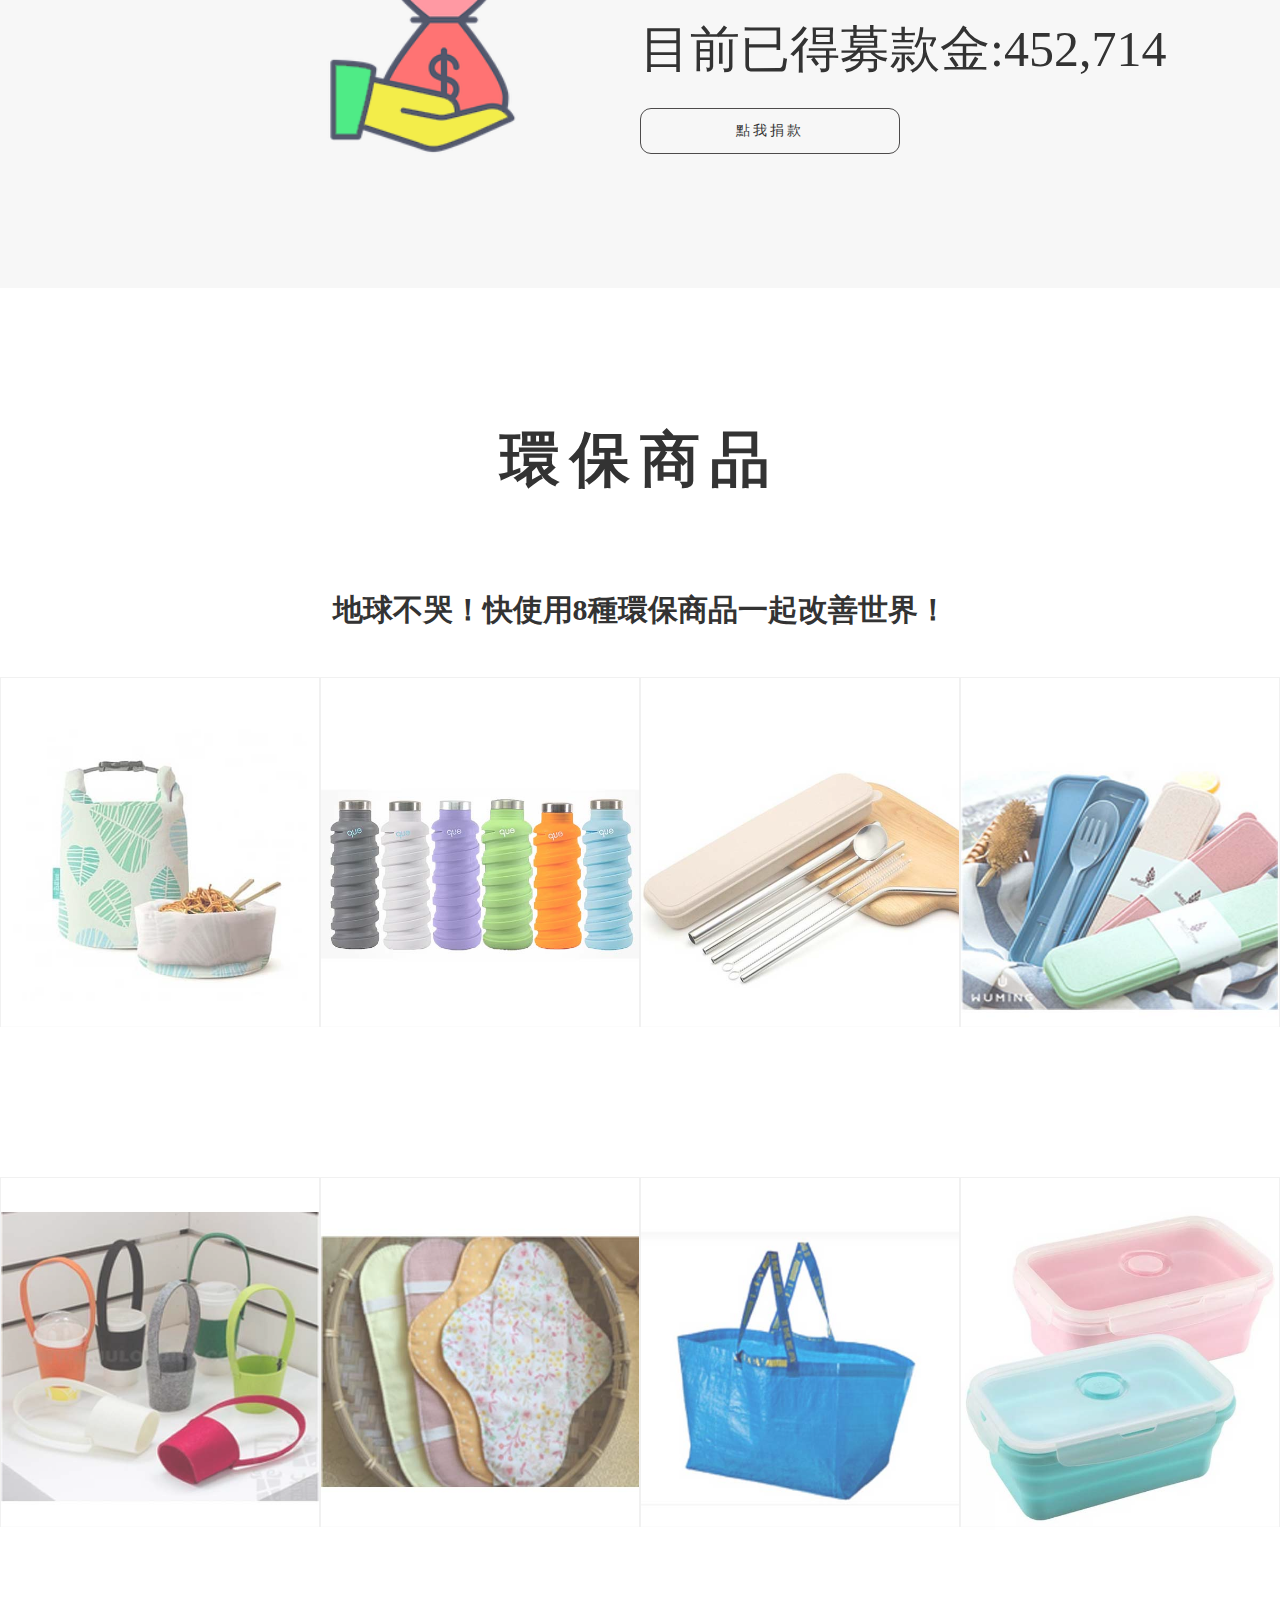
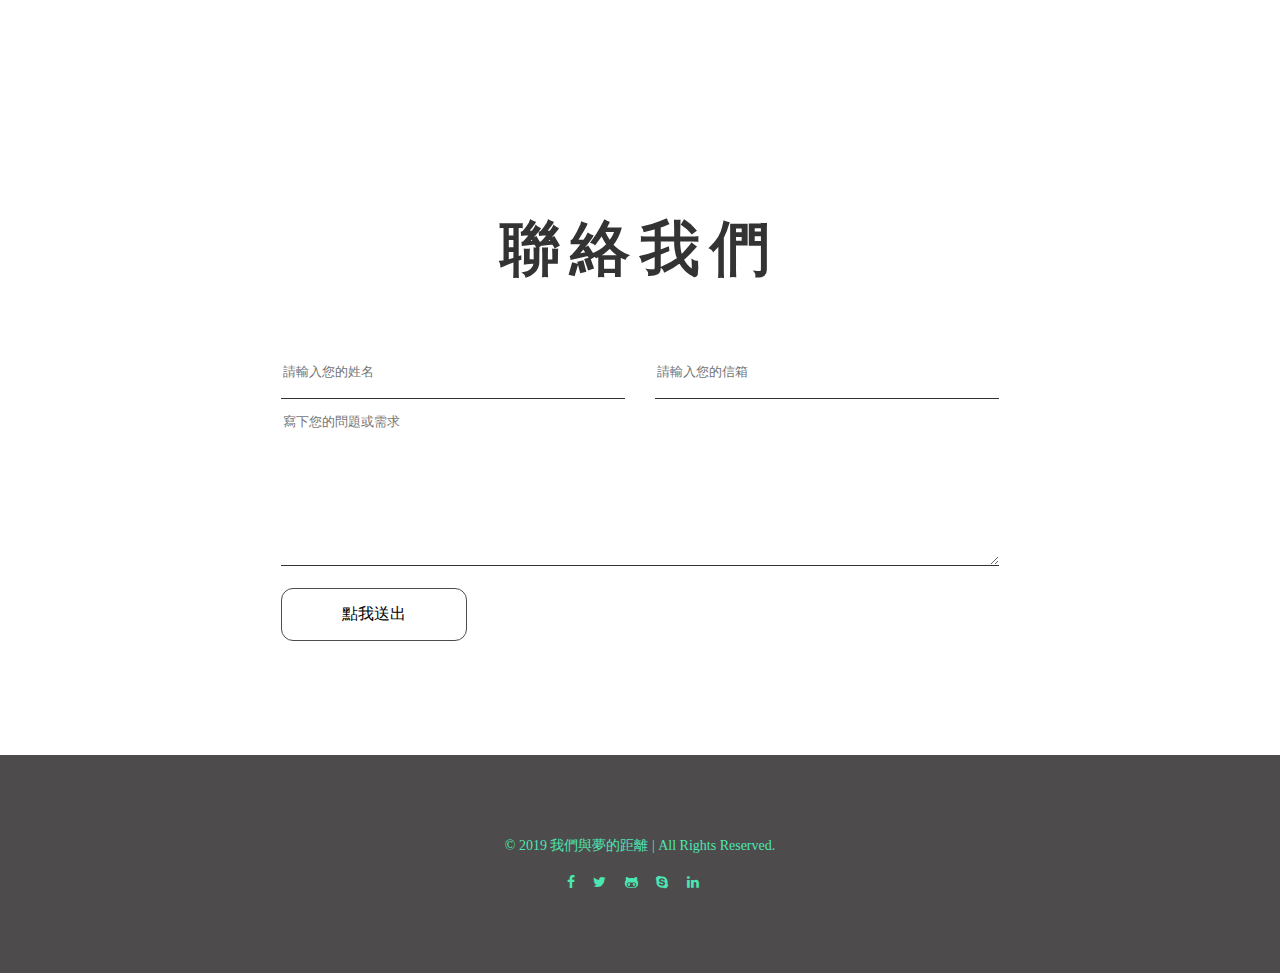
==== commit 01a072ac: "Update index.html" ====
--- a/index.html
+++ b/index.html
@@ -20,6 +20,8 @@
           <img src="images/logo.png" alt="logo">
         </a>
       </div>
+      <label for="menu" id="plus">✚</label>
+      <input type="checkbox" id="menu">
       <div class="nav">
         <ul>
           <li><a href="#paper-resourcing">關於紙資源</a></li>
